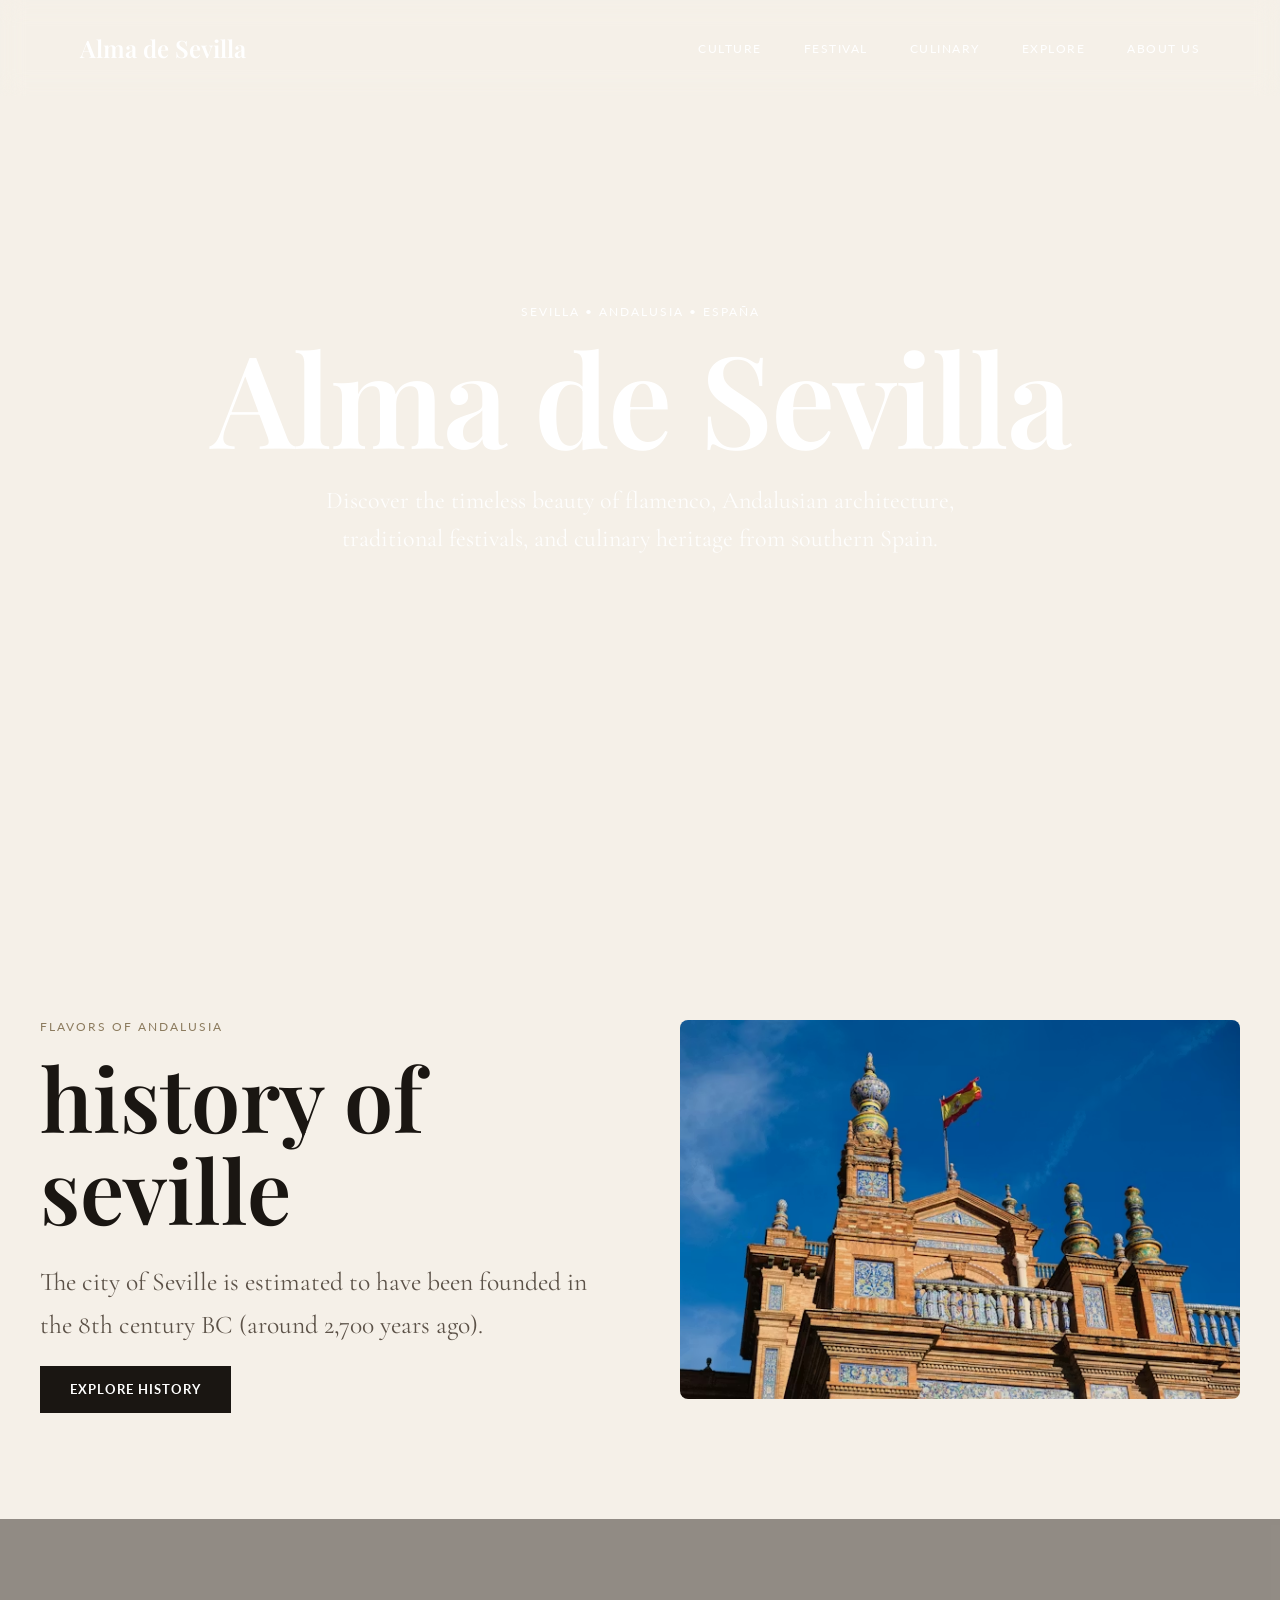
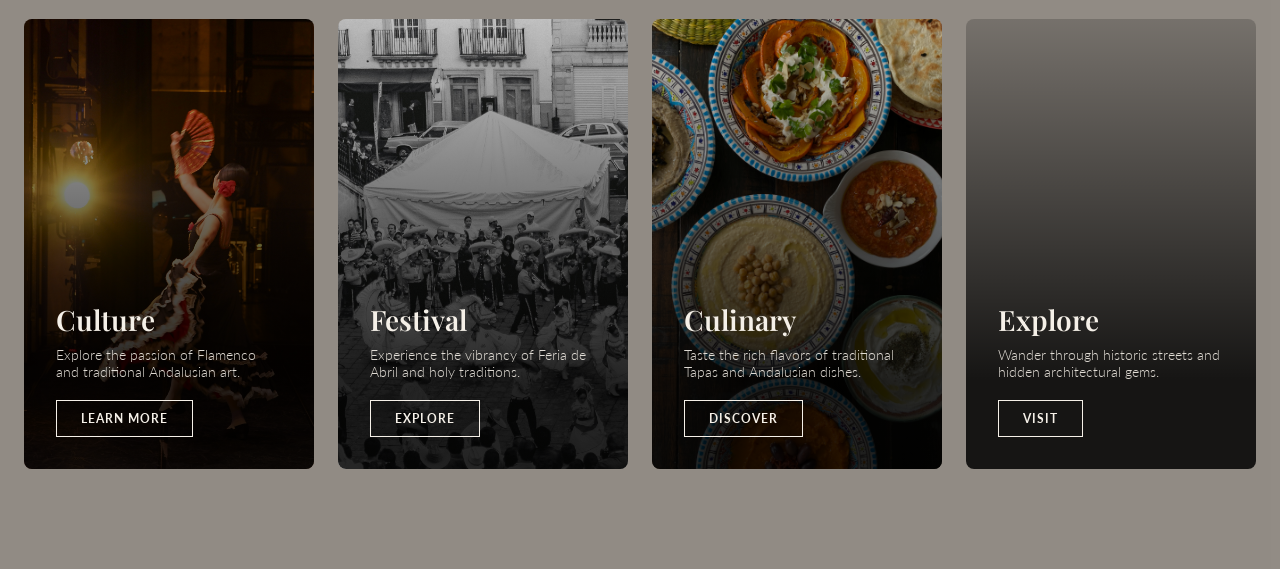
==== index.html @ 6a08856a "Update main dengan menambahkan preview tiap page" ====
<!DOCTYPE html>
<html lang="en">
<head>
  <meta charset="UTF-8">
  <meta name="viewport" content="width=device-width, initial-scale=1.0">
  <title>Alma de Sevilla</title>
  <link href="https://fonts.googleapis.com/css2?family=Playfair+Display:wght@400;500;600;700&family=Cormorant+Garamond:wght@300;400;500;600&family=Lato:wght@300;400;700&display=swap" rel="stylesheet">
  <link rel="stylesheet" href="css/style.css">
</head>
<body>

  	<header>
		<div class="navbar">
			<a href="index.html" class="logo">Alma de Sevilla</a>

			<nav class="nav-menu">
				<a href="budaya.html">Culture</a>
				<a href="festival.html">Festival</a>
				<a href="kuliner.html">Culinary</a>
				<a href="jelajahi.html">Explore</a>
				<a href="#">About Us</a>
			</nav>

			<button class="menu-btn">&#9776;</button>
		</div>

		<div class="mobile-nav">
			<a href="budaya.html" onclick="tutupMenu()">Culture</a>
			<a href="festival.html" onclick="tutupMenu()">Festival</a>
			<a href="kuliner.html" onclick="tutupMenu()">Culinary</a>
			<a href="jelajahi.html" onclick="tutupMenu()">Explore</a>
			<a href="#" onclick="tutupMenu()">About Us</a>
		</div>
  	</header>

  	<main>
		<section class="hero">
	
			<div class="hero-bg"></div>
			
			<div class="hero-content">
					<p class="hero-tag">SEVILLA • ANDALUSIA • ESPAÑA</p>
					<h1 class="hero-title">Alma de Sevilla</h1>
					<p class="hero-description">
						Discover the timeless beauty of flamenco, Andalusian architecture, traditional festivals, and culinary heritage from southern Spain.
					</p>
			</div>
		</section>

		<section class="about">
			<div class="about-container">
				<div class="about-image">
					<img src="image/img1.jpg" alt="Plaza de España Sevilla">
				</div>

				<div class="about-text">
					<p class="section-tag">FLAVORS OF ANDALUSIA</p>
					<h2>history of seville</h2>
					<p class="about-description">
						The city of Seville is estimated to have been founded in the 8th century BC (around 2,700 years ago).
					</p>
					<a href="sejarah.html" class="about-btn">Explore History</a>
				</div>
			</div>
		</section>

		<section class="preview-section">
			<div class="preview-container">
				
				<div class="preview-card card-culture">
					<div class="card-overlay"></div>
					<div class="card-content">
						<h3>Culture</h3>
						<p>Explore the passion of Flamenco and traditional Andalusian art.</p>
						<a href="budaya.html" class="card-btn">Learn More</a>
					</div>
				</div>

				<div class="preview-card card-festival">
					<div class="card-overlay"></div>
					<div class="card-content">
						<h3>Festival</h3>
						<p>Experience the vibrancy of Feria de Abril and holy traditions.</p>
						<a href="festival.html" class="card-btn">Explore</a>
					</div>
				</div>

				<div class="preview-card card-culinary">
					<div class="card-overlay"></div>
					<div class="card-content">
						<h3>Culinary</h3>
						<p>Taste the rich flavors of traditional Tapas and Andalusian dishes.</p>
						<a href="kuliner.html" class="card-btn">Discover</a>
					</div>
				</div>

				<div class="preview-card card-explore">
					<div class="card-overlay"></div>
					<div class="card-content">
						<h3>Explore</h3>
						<p>Wander through historic streets and hidden architectural gems.</p>
						<a href="jelajahi.html" class="card-btn">Visit</a>
					</div>
				</div>

			</div>
		</section>
  	</main>

  <script src="js/index.js"></script>
</body>
</html>
---- css/style.css ----
* {
  margin: 0;
  padding: 0;
  box-sizing: border-box;
}

body {
  font-family: 'Cormorant Garamond', serif;
  background: #F5F0E8;
  color: #1A1612;
  overflow-x: hidden;
}

a {
  text-decoration: none;
  color: inherit;
}

button {
  background: none; 
  border: none;
  outline: none;
  cursor: pointer;
}

/* Ketentuan colors 
   #F5F0E8 = Krem Sevilla
   #1A1612 = Hitam Andalusia
   #C0392B = Merah Flamenco
   #8C7B5E = Tanah Liat */

/* Header */
header {
  position: fixed;
  top: 0;
  left: 0;
  width: 100%;
  z-index: 1000;
}

/* Navbar */
.navbar {
  width: 100%;
  display: flex;
  align-items: center;
  justify-content: space-between;
  padding: 24px 24px;
  background: rgba(255, 255, 255, 0.01);
  backdrop-filter: blur(12px);
}

/* Logo */
.logo {
  font-family: 'Playfair Display', serif;
  font-size: 24px;
  font-weight: 600;
  color: #ffffff;
}

/* Desktop navigation - Default sembunyi di HP */
.nav-menu {
  display: none;
}

.nav-menu a {
  font-family: 'Lato', sans-serif;
  font-size: 12px;
  letter-spacing: 1.5px;
  text-transform: uppercase;
  color: #ffffff;
  transition: 0.3s ease;
}

.nav-menu a:hover {
  color: #1A1612;
}

/* Efek scroll navbar */

/* Efek transisi untuk header dan elemen di dalamnya */
header, .logo, .nav-menu a, .menu-btn {
  transition: 0.4s ease;
}

/* Gaya header saat di-scroll */
header.scrolled {
  background-color: #F5F0E8; /* Berubah jadi Krem Sevilla */
}

/* Menghilangkan efek blur bawaan saat di-scroll agar warna Krem Sevilla solid */
header.scrolled .navbar {
  background: transparent;
  backdrop-filter: none;
}

/* Mengubah warna komponen teks menjadi Hitam Andalusia saat di scroll */
header.scrolled .logo {
  color: #1A1612;
}

header.scrolled .nav-menu a {
  color: #1A1612;
}
/* Tombol menu mobile juga berubah warna */
header.scrolled .menu-btn {
  color: #1A1612; 
}

/* Warna hover link saat navbar sudah di scroll */
header.scrolled .nav-menu a:hover {
  color: #C0392B; /* Berubah jadi Merah Flamenco saat di hover */
}

/* Tombol Hamburger */
.menu-btn {
  font-size: 32px;
  color: #ffffff;
  z-index: 1001;
}

/* Kotak Menu Mobile - Default Sembunyi Pakai display: none */
.mobile-nav {
  position: absolute;
  top: 100%;
  left: 0;
  width: 100%;
  background: rgba(0, 0, 0, 0.7);
  backdrop-filter: blur(12px);
  padding: 24px;
  gap: 20px;
  z-index: 999;
  display: none; 
}

.mobile-nav.active {
  display: flex;
  flex-direction: column;
}

/* Gaya Tautan Link di dalamnya */
.mobile-nav a {
  font-family: 'Lato', sans-serif;
  font-size: 13px;
  letter-spacing: 1px;
  text-transform: uppercase;
  color: #ffffff;
  padding: 12px 0;
}

.mobile-nav a:hover {
  color: #C0392B;
}

/* Hero */
.hero {
  position: relative;
  width: 100%;
  height: 100vh;
}

/* Hero background */
.hero-bg {
  position: absolute;
  top: 0;
  left: 0;
  width: 100%;
  height: 100%;
  background-image: url("../image/bg1.jpg");
  background-size: cover;
  background-position: center;
  background-repeat: no-repeat;
}

/* Hero content */
.hero-content {
  position: relative;
  z-index: 2;
  width: 100%;
  height: 100%;
  display: flex;
  flex-direction: column;
  align-items: center;
  justify-content: center;
  text-align: center;
  padding: 20px;
  color: #ffffff;
}

/* Hero tag */
.hero-tag {
  font-family: 'Lato', sans-serif;
  font-size: 11.5px;
  letter-spacing: 2px;
  text-transform: uppercase;
  color: white;
  margin-bottom: 18px;
}

/* Hero title - Ukuran Default HP */
.hero-title {
  font-family: 'Playfair Display', serif;
  font-weight: 600;
  line-height: 0.95;
  letter-spacing: -2px;
  margin-bottom: 24px;
  font-size: 56px;
}

/* Hero description */
.hero-description {
  max-width: 720px;
  font-size: 21.6px;
  line-height: 1.6;
  color: rgba(255, 255, 255, 0.9);
  margin-bottom: 36px;
}

/* Hero button */
.hero-btn {
  background: #C0392B;
  color: #ffffff;
  padding: 16px 34px;
  font-family: 'Lato', sans-serif;
  font-size: 12.5px;
  font-weight: 700;
  letter-spacing: 1px;
  text-transform: uppercase;
  transition: 0.4s ease;
}

.hero-btn:hover {
  background: #a93226;
}

/* About section */
.about {
  width: 100%;
  padding: 80px 24px;
  background: #F5F0E8;
}

/* About container */
.about-container {
  max-width: 1400px;
  margin: auto;
  display: grid;
  grid-template-columns: 1fr;
  grid-template-areas: 
    "gambar"
    "teks";
  gap: 48px;
}

/* Section tag */
.section-tag {
  font-family: 'Lato', sans-serif;
  font-size: 11.5px;
  letter-spacing: 2px;
  text-transform: uppercase;
  color: #8C7B5E;
  margin-bottom: 18px;
}

/* About title */
.about-text {
  grid-area: teks;
}

.about-text h2 {
  font-family: 'Playfair Display', serif;
  font-size: 48px;
  font-weight: 600;
  line-height: 1.05;
  color: #1A1612;
  margin-bottom: 24px;
}

/* About description */
.about-description {
  font-size: 22.4px;
  line-height: 1.7;
  color: #5c5248;
  margin-bottom: 32px;
}

/* About button */
.about-btn {
  background: #1A1612;
  color: #ffffff;
  padding: 16px 30px;
  font-family: 'Lato', sans-serif;
  font-size: 12.5px;
  font-weight: 700;
  letter-spacing: 1px;
  text-transform: uppercase;
  transition: 0.4s ease;
}

.about-btn:hover {
  background: #C0392B;
}

/* About image */
.about-image {
  grid-area: gambar;
}

.about-image img {
  width: 100%;
  height: 100%;
  object-fit: cover;
  border-radius: 8px;
}

/* TABLET (Mulai ukuran layar 768px ke atas) */
@media(min-width: 768px) {
  .navbar {
    padding: 28px 40px;
  }

  /* Munculkan kembali navbar */
  .nav-menu {
    display: flex;
    align-items: center;
    gap: 24px;
  }

  header .navbar .menu-btn, 
  header .mobile-nav,
  header .mobile-nav.active {
    display: none;
  }

  .hero-title {
    font-size: 88px;
  }

  .hero-description {
    font-size: 24px;
  }

  .about {
    padding: 120px 40px;
  }

  .about-container {
    grid-template-columns: 1fr 1fr;
    grid-template-areas: "teks gambar";
  }

  .about-text h2 {
    font-size: 72px;
  }

  .about-description {
    font-size: 25.6px;
  }
}

/* DESKTOP (Mulai ukuran layar 1100px ke atas) */
@media(min-width: 1100px) {
  .navbar {
    width: 100%;
    padding: 32px 80px;
  }

  .nav-menu {
    gap: 42px;
  }

  .hero-title {
    font-size: 128px;
  }

  .about-container {
    gap: 80px;
  }

  .about-text h2 {
    font-size: 88px;
  }

  .about-description {
    max-width: 580px;
  }
}

/* --- KHUSUS SUB-PAGE UTK NAVBAR --- */
.page-budaya .navbar, 
.page-festival .navbar,
.page-jelajahi .navbar,
.page-sejarah .navbar {
    background-color: #1A1612;
}

/* --- KHUSUS HALAMAN KULINER SAJA --- */
.page-kuliner .navbar {
  background-color: #a93226;
}

/* Kotak pembungkus utama dengan gambar background arsitektur Sevilla */
.preview-section {
  width: 100%;
  position: relative;
  background-image: url("../image/bg-preview.jpg"); /* Ganti dengan nama file fotomu */
  background-size: cover;
  background-position: center;
  background-attachment: fixed;
  padding: 100px 24px;
  z-index: 1;
}

/* Lapisan hitam Andalusia transparan agar pola background arsitektur tidak bikin pusing */
.preview-section::before {
  content: "";
  position: absolute;
  top: 0;
  left: 0;
  width: 100%;
  height: 100%;
  background-color: rgba(47, 41, 35, 0.5); /* Meredupkan gambar latar sebesar 88% */
  z-index: -1;
}

/* Container utama grid kartu */
.preview-container {
  max-width: 1400px;
  margin: auto;
  display: grid;
  grid-template-columns: 1fr;
  gap: 30px;
  position: relative;
  z-index: 2;
}

/* Gaya dasar kartu: Dibuat semi-transparan dengan border tipis agar tidak tenggelam */
.preview-card {
  position: relative;
  height: 350px;
  border-radius: 8px;
  overflow: hidden;
  display: flex;
  align-items: flex-end;
  padding: 32px;
  background-size: cover;
  background-position: center;
  background-color: rgba(255, 255, 255, 0.02); /* Transparansi boks kosong */
  transition: all 0.4s ease;
}

/* Efek hover: Kartu terangkat dan garis tepi berubah menjadi Merah Flamenco */
.preview-card:hover {
  transform: translateY(-5px);
}

/* Lapisan gelap di dalam kartu agar teks putih di bawahnya menonjol tajam */
.card-overlay {
  position: absolute;
  top: 0;
  left: 0;
  width: 100%;
  height: 100%;
  background: linear-gradient(to top, rgba(0, 0, 0, 0.85) 20%, rgba(0, 0, 0, 0.2) 100%);
  z-index: 1;
}

/* Area konten teks di dalam kartu */
.card-content {
  position: relative;
  z-index: 2;
  color: #F5F0E8;
}

.card-content h3 {
  font-family: 'Playfair Display', serif;
  font-size: 28px;
  font-weight: 600;
  margin-bottom: 8px;
}

.card-content p {
  font-family: 'Lato', sans-serif;
  font-size: 14px;
  font-weight: 300;
  margin-bottom: 20px;
  opacity: 0.9;
}

/* Tombol link di dalam kartu */
.card-btn {
  display: inline-block;
  border: 1px solid #F5F0E8;
  padding: 10px 24px;
  font-family: 'Lato', sans-serif;
  font-size: 12px;
  font-weight: 700;
  text-transform: uppercase;
  letter-spacing: 1px;
  transition: all 0.3s ease;
}

.card-btn:hover {
  background: #C0392B;
  border-color: #C0392B;
  color: #ffffff;
}

/* Jalur file gambar masing-masing kartu */
.card-culture { background-image: url("../image/preview-flamenco.jpg"); }
.card-festival { background-image: url("../image/preview-festival2.jpg"); }
.card-culinary { background-image: url("../image/preview-cullinery.jpg"); }
.card-explore { background-image: url("../image/preview-explore.jpg"); }

/* MEDIA QUERY TABLET (768px ke atas) */
@media(min-width: 768px) {
  .preview-container {
    grid-template-columns: 1fr 1fr;
  }
  
  /* Sembunyikan navigasi mobile bawaan agar tidak bocor */
  header .navbar .menu-btn, 
  header .mobile-nav,
  header .mobile-nav.active {
    display: none;
  }
}

/* MEDIA QUERY DESKTOP / LAPTOP (1100px ke atas) */
@media(min-width: 1100px) {
  .preview-container {
    grid-template-columns: 1fr 1fr 1fr 1fr;
    gap: 24px;
  }
  
  .preview-card {
    height: 450px;
  }
}
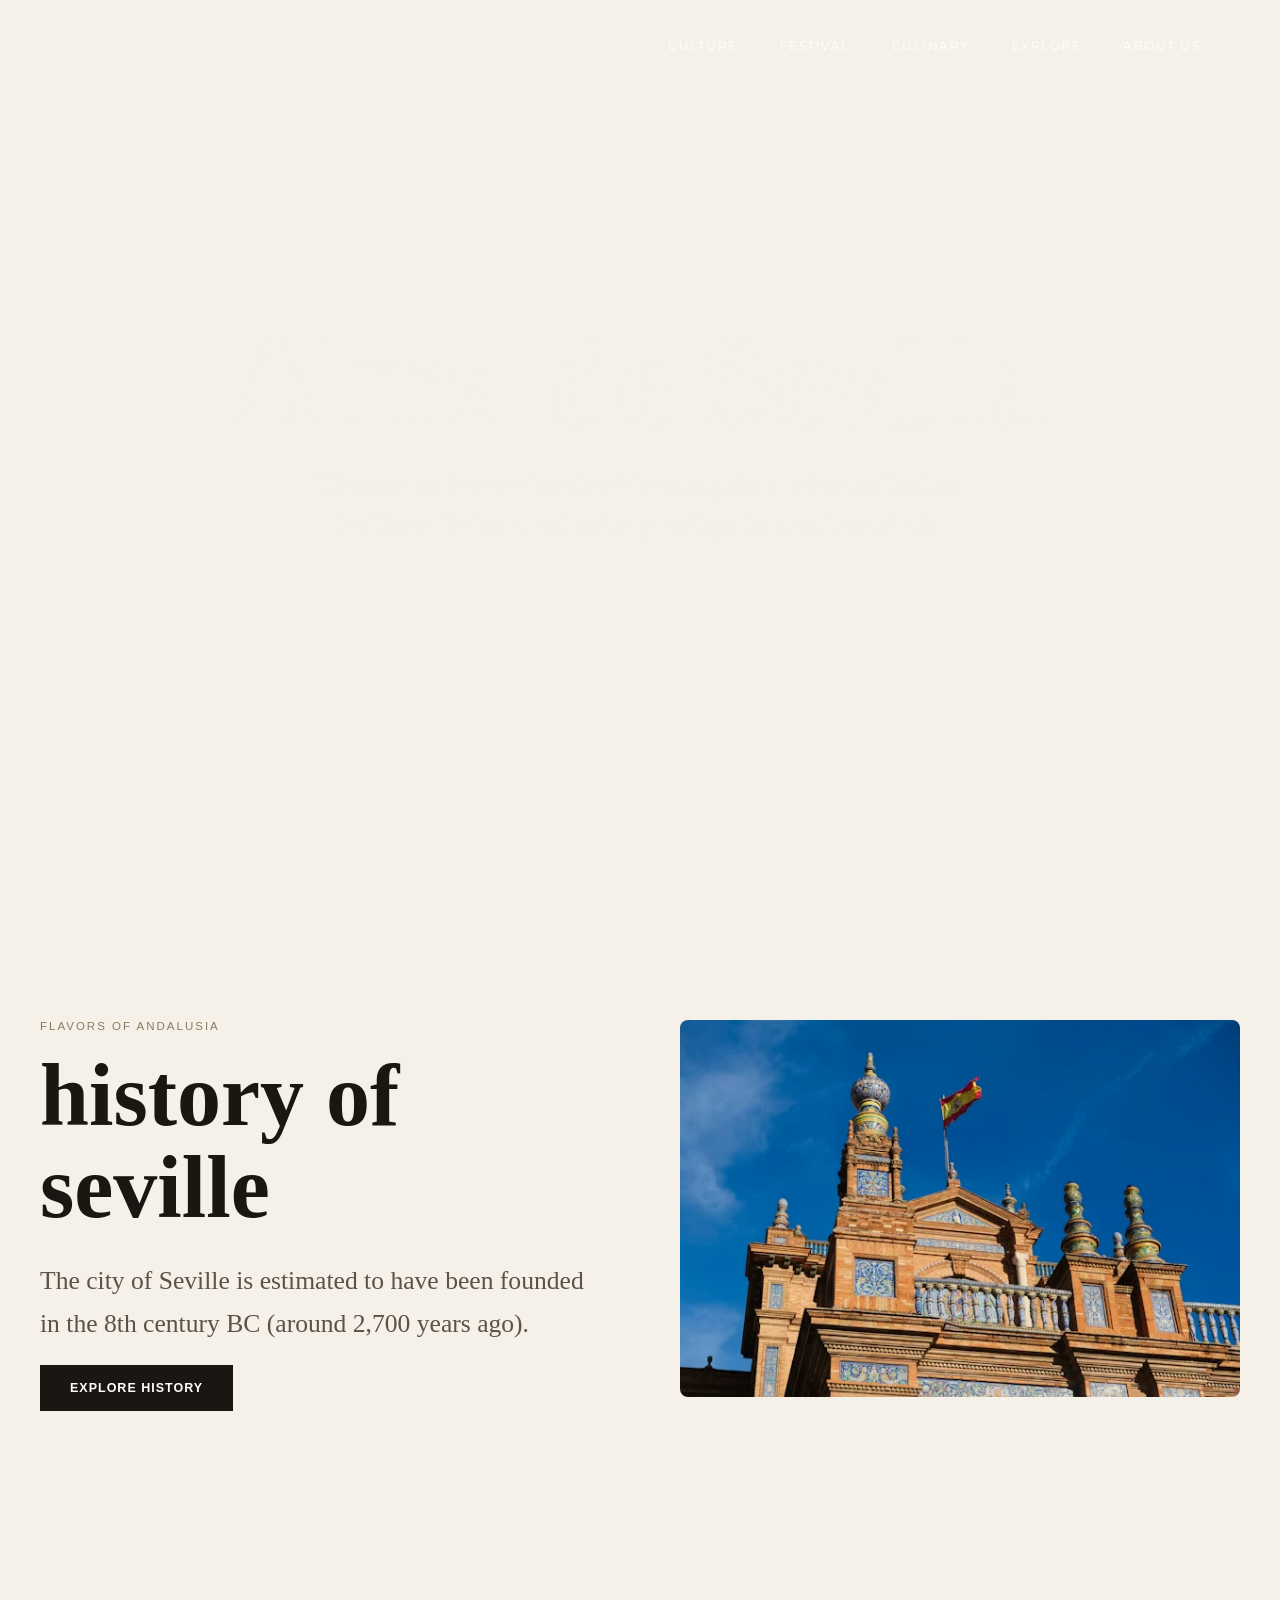
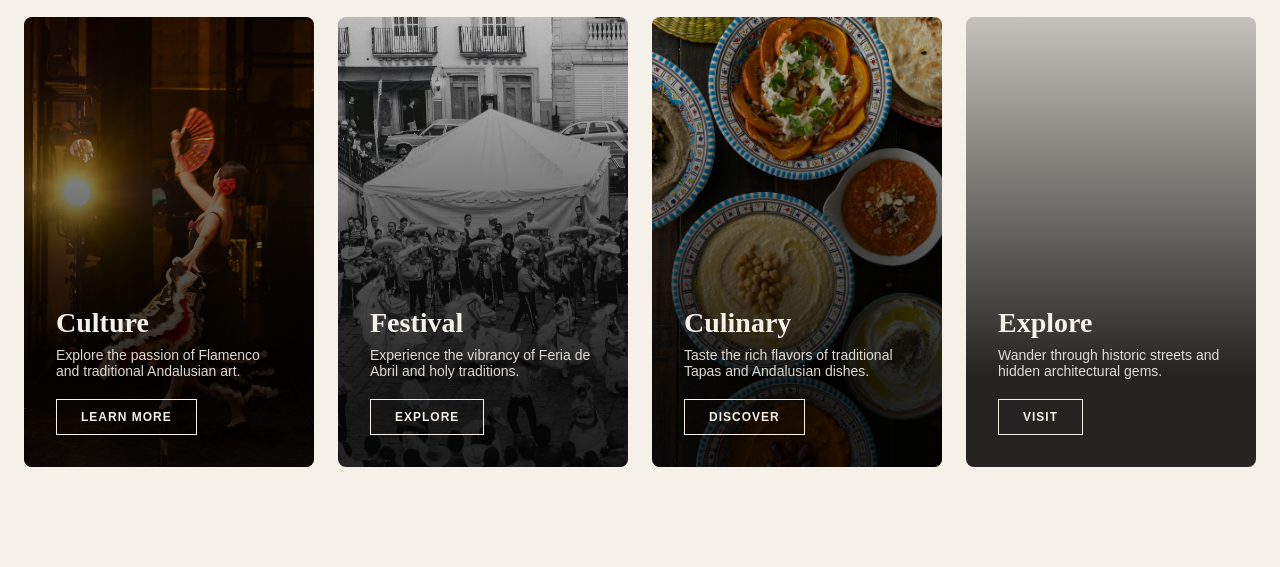
==== commit 826c76e6: "Abdan beresin beberapa fitur di main page" ====
--- a/index.html
+++ b/index.html
@@ -4,7 +4,7 @@
   <meta charset="UTF-8">
   <meta name="viewport" content="width=device-width, initial-scale=1.0">
   <title>Alma de Sevilla</title>
-  <link href="https://fonts.googleapis.com/css2?family=Playfair+Display:wght@400;500;600;700&family=Cormorant+Garamond:wght@300;400;500;600&family=Lato:wght@300;400;700&display=swap" rel="stylesheet">
+  <link href="https://fonts.googleapis.com/css2?family=Montserrat:wght@300;400;500;600&display=swap" rel="stylesheet">	
   <link rel="stylesheet" href="css/style.css">
 </head>
 <body>
@@ -39,7 +39,6 @@
 			<div class="hero-bg"></div>
 			
 			<div class="hero-content">
-					<p class="hero-tag">SEVILLA • ANDALUSIA • ESPAÑA</p>
 					<h1 class="hero-title">Alma de Sevilla</h1>
 					<p class="hero-description">
 						Discover the timeless beauty of flamenco, Andalusian architecture, traditional festivals, and culinary heritage from southern Spain.
--- a/css/style.css
+++ b/css/style.css
@@ -45,8 +45,8 @@
   align-items: center;
   justify-content: space-between;
   padding: 24px 24px;
-  background: rgba(255, 255, 255, 0.01);
-  backdrop-filter: blur(12px);
+  background: rgba(255, 255, 255, 0.08);
+  backdrop-filter: blur(1px);
 }
 
 /* Logo */
@@ -54,7 +54,7 @@
   font-family: 'Playfair Display', serif;
   font-size: 24px;
   font-weight: 600;
-  color: #ffffff;
+  color:  #F5F0E8 ;
 }
 
 /* Desktop navigation - Default sembunyi di HP */
@@ -63,7 +63,7 @@
 }
 
 .nav-menu a {
-  font-family: 'Lato', sans-serif;
+  font-family: 'Montserrat', sans-serif;
   font-size: 12px;
   letter-spacing: 1.5px;
   text-transform: uppercase;
@@ -72,7 +72,7 @@
 }
 
 .nav-menu a:hover {
-  color: #1A1612;
+  color: #C0392B;
 }
 
 /* Efek scroll navbar */
@@ -139,7 +139,7 @@
 
 /* Gaya Tautan Link di dalamnya */
 .mobile-nav a {
-  font-family: 'Lato', sans-serif;
+  font-family: 'EB Garamond', serif;
   font-size: 13px;
   letter-spacing: 1px;
   text-transform: uppercase;
@@ -165,7 +165,7 @@
   left: 0;
   width: 100%;
   height: 100%;
-  background-image: url("../image/bg1.jpg");
+  background-image: url("../image/bg-preview1.jpg");
   background-size: cover;
   background-position: center;
   background-repeat: no-repeat;
@@ -183,22 +183,13 @@
   justify-content: center;
   text-align: center;
   padding: 20px;
-  color: #ffffff;
-}
-
-/* Hero tag */
-.hero-tag {
-  font-family: 'Lato', sans-serif;
-  font-size: 11.5px;
-  letter-spacing: 2px;
-  text-transform: uppercase;
-  color: white;
-  margin-bottom: 18px;
-}
+  color:  #F5F0E8;
+}
+
 
 /* Hero title - Ukuran Default HP */
 .hero-title {
-  font-family: 'Playfair Display', serif;
+  font-family: 'Cormorant Garamond', serif;
   font-weight: 600;
   line-height: 0.95;
   letter-spacing: -2px;
@@ -208,28 +199,11 @@
 
 /* Hero description */
 .hero-description {
+  font-family: 'EB Garamond', serif;
   max-width: 720px;
   font-size: 21.6px;
   line-height: 1.6;
-  color: rgba(255, 255, 255, 0.9);
   margin-bottom: 36px;
-}
-
-/* Hero button */
-.hero-btn {
-  background: #C0392B;
-  color: #ffffff;
-  padding: 16px 34px;
-  font-family: 'Lato', sans-serif;
-  font-size: 12.5px;
-  font-weight: 700;
-  letter-spacing: 1px;
-  text-transform: uppercase;
-  transition: 0.4s ease;
-}
-
-.hero-btn:hover {
-  background: #a93226;
 }
 
 /* About section */
@@ -402,7 +376,7 @@
 .preview-section {
   width: 100%;
   position: relative;
-  background-image: url("../image/bg-preview.jpg"); /* Ganti dengan nama file fotomu */
+  background-image: url("../image/bg-preview1.jpg"); /* Ganti dengan nama file fotomu */
   background-size: cover;
   background-position: center;
   background-attachment: fixed;
@@ -410,17 +384,6 @@
   z-index: 1;
 }
 
-/* Lapisan hitam Andalusia transparan agar pola background arsitektur tidak bikin pusing */
-.preview-section::before {
-  content: "";
-  position: absolute;
-  top: 0;
-  left: 0;
-  width: 100%;
-  height: 100%;
-  background-color: rgba(47, 41, 35, 0.5); /* Meredupkan gambar latar sebesar 88% */
-  z-index: -1;
-}
 
 /* Container utama grid kartu */
 .preview-container {
@@ -450,7 +413,7 @@
 
 /* Efek hover: Kartu terangkat dan garis tepi berubah menjadi Merah Flamenco */
 .preview-card:hover {
-  transform: translateY(-5px);
+  transform: translateY(-50Px);
 }
 
 /* Lapisan gelap di dalam kartu agar teks putih di bawahnya menonjol tajam */
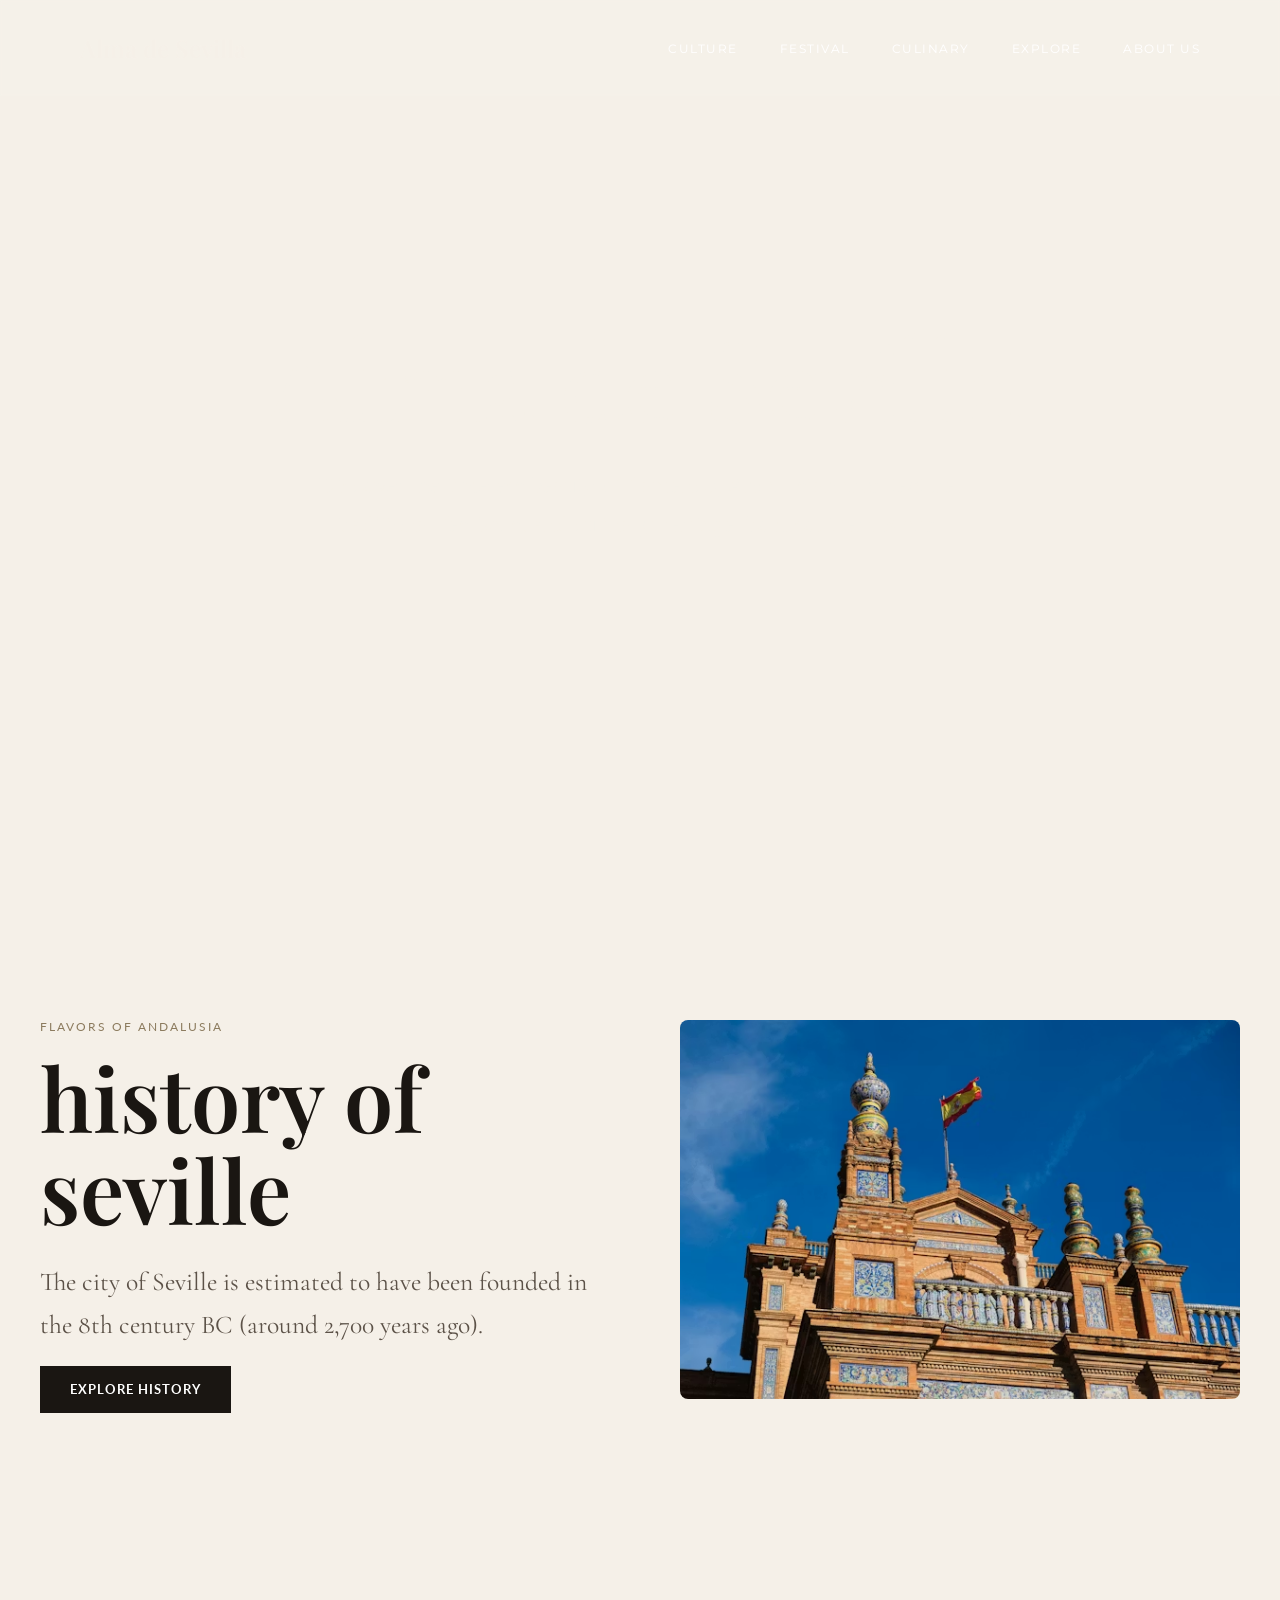
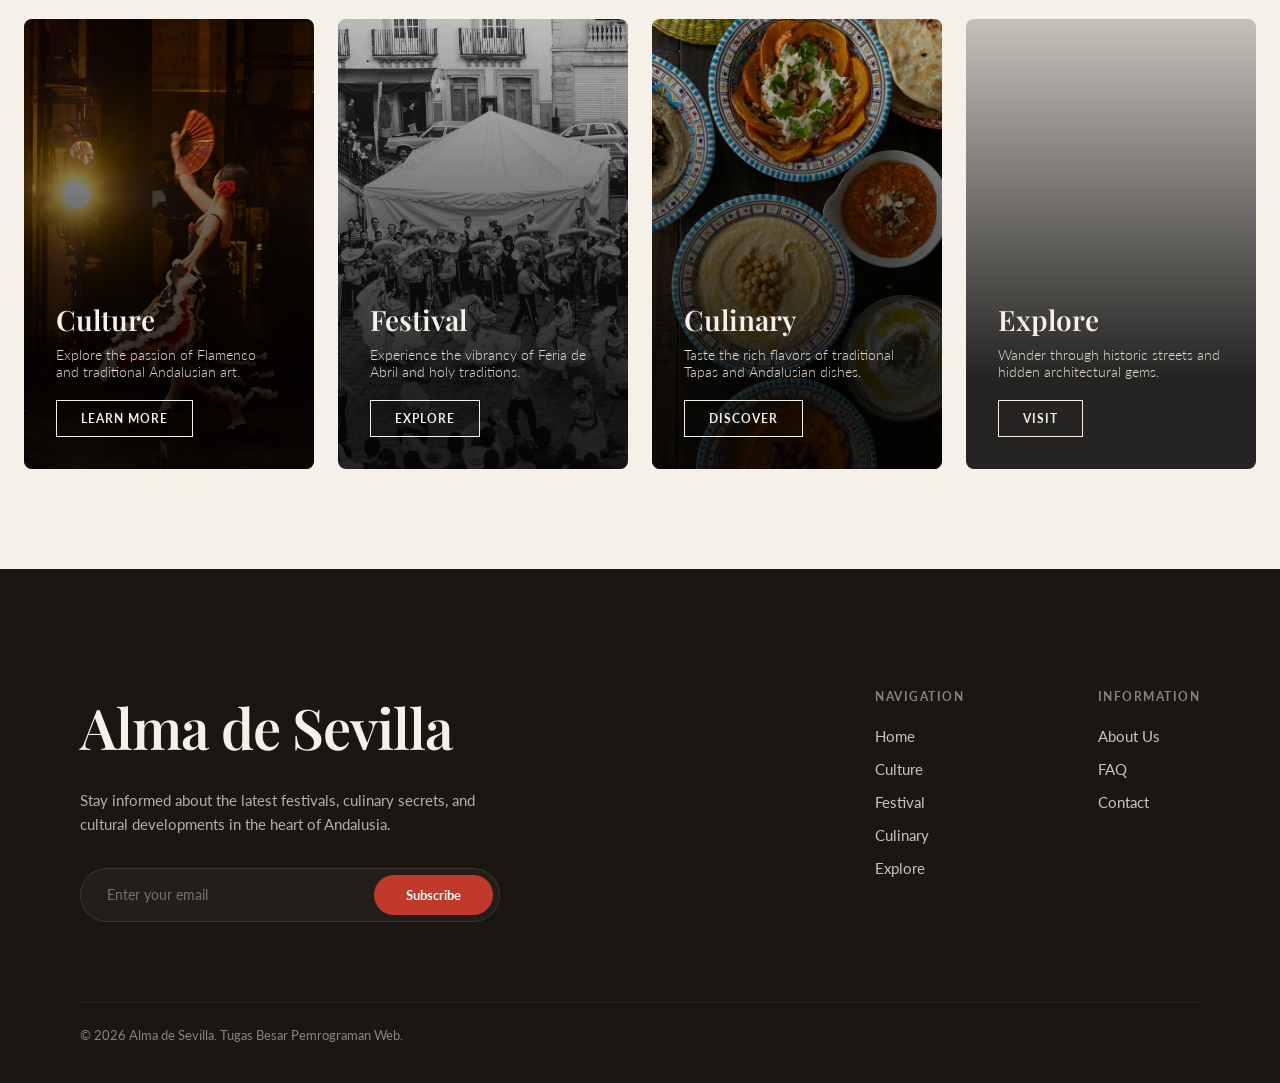
==== commit 80a24e09: "Abdan menyelesaikan index dan kuliner page" ====
--- a/index.html
+++ b/index.html
@@ -4,7 +4,8 @@
   <meta charset="UTF-8">
   <meta name="viewport" content="width=device-width, initial-scale=1.0">
   <title>Alma de Sevilla</title>
-  <link href="https://fonts.googleapis.com/css2?family=Montserrat:wght@300;400;500;600&display=swap" rel="stylesheet">	
+  <link rel="preconnect" href="https://fonts.googleapis.com">
+  <link href="https://fonts.googleapis.com/css2?family=Playfair+Display:ital,wght@0,400;0,600;0,700;1,400;1,700&family=Cormorant+Garamond:ital,wght@0,300;0,400;0,600;1,300;1,400&family=Lato:wght@300;400;700&family=Montserrat:wght@300;400;500;600&display=swap" rel="stylesheet">
   <link rel="stylesheet" href="css/style.css">
 </head>
 <body>
@@ -104,7 +105,49 @@
 
 			</div>
 		</section>
+		
   	</main>
+	<footer class="mega-footer">
+		<div class="mega-container">
+			
+			<div class="mega-left">
+				<h2 class="mega-brand">Alma de Sevilla</h2>
+				<p class="mega-desc">
+					Stay informed about the latest festivals, culinary secrets, and cultural developments in the heart of Andalusia.
+				</p>
+				<form class="mega-subscribe" onsubmit="event.preventDefault();">
+					<input type="email" placeholder="Enter your email" required>
+					<button type="submit">Subscribe</button>
+				</form>
+			</div>
+
+			<div class="mega-right">
+            
+				<div class="mega-col">
+					<h4>Navigation</h4>
+					<a href="#">Home</a>
+					<a href="budaya.html">Culture</a>
+					<a href="festival.html">Festival</a>
+					<a href="kuliner.html">Culinary</a>
+					<a href="jelajahi.html">Explore</a>
+				</div>
+
+				<div class="mega-col">
+					<h4>Information</h4>
+					<a href="#">About Us</a>
+					<a href="#">FAQ</a>
+					<a href="#">Contact</a>
+				</div>
+
+        	</div>
+
+		</div>
+
+		<div class="mega-bottom">
+			<p>&copy; 2026 Alma de Sevilla. Tugas Besar Pemrograman Web.</p>
+		</div>
+	</footer>
+	
 
   <script src="js/index.js"></script>
 </body>
--- a/css/style.css
+++ b/css/style.css
@@ -17,7 +17,7 @@
 }
 
 button {
-  background: none; 
+  background: none;
   border: none;
   outline: none;
   cursor: pointer;
@@ -78,13 +78,17 @@
 /* Efek scroll navbar */
 
 /* Efek transisi untuk header dan elemen di dalamnya */
-header, .logo, .nav-menu a, .menu-btn {
+header,
+.logo,
+.nav-menu a,
+.menu-btn {
   transition: 0.4s ease;
 }
 
 /* Gaya header saat di-scroll */
 header.scrolled {
-  background-color: #F5F0E8; /* Berubah jadi Krem Sevilla */
+  background-color: #F5F0E8;
+  /* Berubah jadi Krem Sevilla */
 }
 
 /* Menghilangkan efek blur bawaan saat di-scroll agar warna Krem Sevilla solid */
@@ -101,14 +105,16 @@
 header.scrolled .nav-menu a {
   color: #1A1612;
 }
+
 /* Tombol menu mobile juga berubah warna */
 header.scrolled .menu-btn {
-  color: #1A1612; 
+  color: #1A1612;
 }
 
 /* Warna hover link saat navbar sudah di scroll */
 header.scrolled .nav-menu a:hover {
-  color: #C0392B; /* Berubah jadi Merah Flamenco saat di hover */
+  color: #C0392B;
+  /* Berubah jadi Merah Flamenco saat di hover */
 }
 
 /* Tombol Hamburger */
@@ -129,7 +135,7 @@
   padding: 24px;
   gap: 20px;
   z-index: 999;
-  display: none; 
+  display: none;
 }
 
 .mobile-nav.active {
@@ -171,6 +177,7 @@
   background-repeat: no-repeat;
 }
 
+
 /* Hero content */
 .hero-content {
   position: relative;
@@ -219,7 +226,7 @@
   margin: auto;
   display: grid;
   grid-template-columns: 1fr;
-  grid-template-areas: 
+  grid-template-areas:
     "gambar"
     "teks";
   gap: 48px;
@@ -299,7 +306,7 @@
     gap: 24px;
   }
 
-  header .navbar .menu-btn, 
+  header .navbar .menu-btn,
   header .mobile-nav,
   header .mobile-nav.active {
     display: none;
@@ -360,11 +367,11 @@
 }
 
 /* --- KHUSUS SUB-PAGE UTK NAVBAR --- */
-.page-budaya .navbar, 
+.page-budaya .navbar,
 .page-festival .navbar,
 .page-jelajahi .navbar,
 .page-sejarah .navbar {
-    background-color: #1A1612;
+  background-color: #1A1612;
 }
 
 /* --- KHUSUS HALAMAN KULINER SAJA --- */
@@ -407,13 +414,14 @@
   padding: 32px;
   background-size: cover;
   background-position: center;
-  background-color: rgba(255, 255, 255, 0.02); /* Transparansi boks kosong */
+  background-color: rgba(255, 255, 255, 0.02);
+  /* Transparansi boks kosong */
   transition: all 0.4s ease;
 }
 
 /* Efek hover: Kartu terangkat dan garis tepi berubah menjadi Merah Flamenco */
 .preview-card:hover {
-  transform: translateY(-50Px);
+  transform: translateY(-8px);
 }
 
 /* Lapisan gelap di dalam kartu agar teks putih di bawahnya menonjol tajam */
@@ -469,19 +477,30 @@
 }
 
 /* Jalur file gambar masing-masing kartu */
-.card-culture { background-image: url("../image/preview-flamenco.jpg"); }
-.card-festival { background-image: url("../image/preview-festival2.jpg"); }
-.card-culinary { background-image: url("../image/preview-cullinery.jpg"); }
-.card-explore { background-image: url("../image/preview-explore.jpg"); }
+.card-culture {
+  background-image: url("../image/preview-flamenco.jpg");
+}
+
+.card-festival {
+  background-image: url("../image/preview-festival2.jpg");
+}
+
+.card-culinary {
+  background-image: url("../image/preview-cullinery.jpg");
+}
+
+.card-explore {
+  background-image: url("../image/preview-explore.jpg");
+}
 
 /* MEDIA QUERY TABLET (768px ke atas) */
 @media(min-width: 768px) {
   .preview-container {
     grid-template-columns: 1fr 1fr;
   }
-  
+
   /* Sembunyikan navigasi mobile bawaan agar tidak bocor */
-  header .navbar .menu-btn, 
+  header .navbar .menu-btn,
   header .mobile-nav,
   header .mobile-nav.active {
     display: none;
@@ -494,8 +513,172 @@
     grid-template-columns: 1fr 1fr 1fr 1fr;
     gap: 24px;
   }
-  
+
   .preview-card {
     height: 450px;
   }
+}
+
+/* ==========================================================================
+   GAYA MEGA FOOTER (GABUNGAN NEWSLETTER & FOOTER ALA MONARQUE)
+   ========================================================================== */
+.mega-footer {
+  width: 100%;
+  background-color: #1A1612; /* Warna dasar Hitam Andalusia */
+  color: #F5F0E8; /* Warna teks Krem Sevilla */
+  padding: 80px 24px 24px 24px;
+  font-family: 'Lato', sans-serif;
+}
+
+.mega-container {
+  max-width: 1400px;
+  margin: auto;
+  display: flex;
+  flex-direction: column;
+  gap: 60px;
+}
+
+/* --- BAGIAN KIRI (Brand, Deskripsi, & Form) --- */
+.mega-left {
+  max-width: 420px;
+}
+
+.mega-brand {
+  font-family: 'Playfair Display', serif;
+  font-size: 48px; /* Teks besar nan elegan */
+  font-weight: 600;
+  letter-spacing: -1px;
+  margin-bottom: 24px;
+}
+
+.mega-desc {
+  font-size: 15px;
+  line-height: 1.6;
+  opacity: 0.7;
+  margin-bottom: 32px;
+}
+
+/* Desain Form Subscribe (Bentuk Kapsul Gelap) */
+.mega-subscribe {
+  display: flex;
+  background-color: rgba(255, 255, 255, 0.04); /* Kotak abu-abu transparan super tipis */
+  border-radius: 50px; /* Membuat bentuk kapsul sempurna */
+  padding: 6px;
+  border: 1px solid rgba(255, 255, 255, 0.1);
+}
+
+.mega-subscribe input {
+  flex: 1;
+  background: transparent;
+  border: none;
+  outline: none;
+  color: #F5F0E8;
+  padding: 10px 20px;
+  font-family: 'Lato', sans-serif;
+  font-size: 14px;
+}
+
+.mega-subscribe input::placeholder {
+  color: rgba(245, 240, 232, 0.4); /* Placeholder sedikit memudar */
+}
+
+.mega-subscribe button {
+  background-color: #C0392B; /* Tombol Merah Flamenco */
+  color: #ffffff;
+  border: none; /* Menghilangkan garis tepi bawaan tombol */
+  border-radius: 50px; /* Tombol kapsul menyesuaikan kotaknya */
+  padding: 12px 32px;
+  font-family: 'Lato', sans-serif;
+  font-size: 13px;
+  font-weight: 700;
+  cursor: pointer;
+  transition: background-color 0.3s ease;
+}
+
+.mega-subscribe button:hover {
+  background-color: #a93226;
+}
+
+/* --- BAGIAN KANAN (2 Kolom Navigasi Utama) --- */
+.mega-right {
+  display: grid;
+  grid-template-columns: 1fr 1fr; /* Membagi otomatis menjadi 2 kolom rapi */
+  gap: 40px;
+}
+
+.mega-col {
+  display: flex;
+  flex-direction: column;
+  gap: 16px;
+}
+
+.mega-col h4 {
+  font-family: 'Lato', sans-serif;
+  font-size: 12px;
+  text-transform: uppercase;
+  letter-spacing: 1.5px;
+  opacity: 0.5; /* Dibuat pudar agar menjadi pemisah judul yang elegan */
+  margin-bottom: 8px;
+}
+
+.mega-col a {
+  font-size: 14.5px;
+  color: #F5F0E8;
+  opacity: 0.8;
+  transition: all 0.3s ease;
+}
+
+.mega-col a:hover {
+  opacity: 1;
+  color: #C0392B; /* Hover teks berubah warna kemerahan */
+}
+
+/* --- BAGIAN BAWAH (Garis Pembatas & Copyright) --- */
+.mega-bottom {
+  max-width: 1400px;
+  margin: 80px auto 0 auto;
+  padding-top: 24px;
+  border-top: 1px solid rgba(255, 255, 255, 0.1); /* Garis batas tipis */
+  text-align: center;
+  font-size: 13px;
+  opacity: 0.5;
+}
+
+/* ==========================================================================
+   MEDIA QUERY DESKTOP / LAPTOP (768px ke atas)
+   ========================================================================== */
+@media(min-width: 768px) {
+  .mega-footer {
+    padding: 100px 40px 30px 40px;
+  }
+
+  .mega-container {
+    flex-direction: row; /* Berubah jadi format berjejer Kiri-Kanan di Laptop */
+    justify-content: space-between;
+  }
+
+  .mega-brand {
+    font-size: 56px; /* Ukuran font judul brand membesar */
+  }
+
+  .mega-right {
+    gap: 80px; /* Jarak celah antar 2 kolom navigasi sedikit dilebarkan */
+  }
+
+  .mega-bottom {
+    text-align: left; /* Teks copyright bergeser ke pinggir kiri agar lebih rapi di monitor lebar */
+  }
+}
+
+/* ==========================================================================
+   MEDIA QUERY MONITOR LEBAR (1100px ke atas)
+   ========================================================================== */
+@media(min-width: 1100px) {
+  .mega-footer {
+    padding: 120px 80px 40px 80px;
+  }
+  
+  .mega-right {
+    gap: 120px; /* Jarak maksimal antar kolom jika layar sangat lebar */
+  }
 }
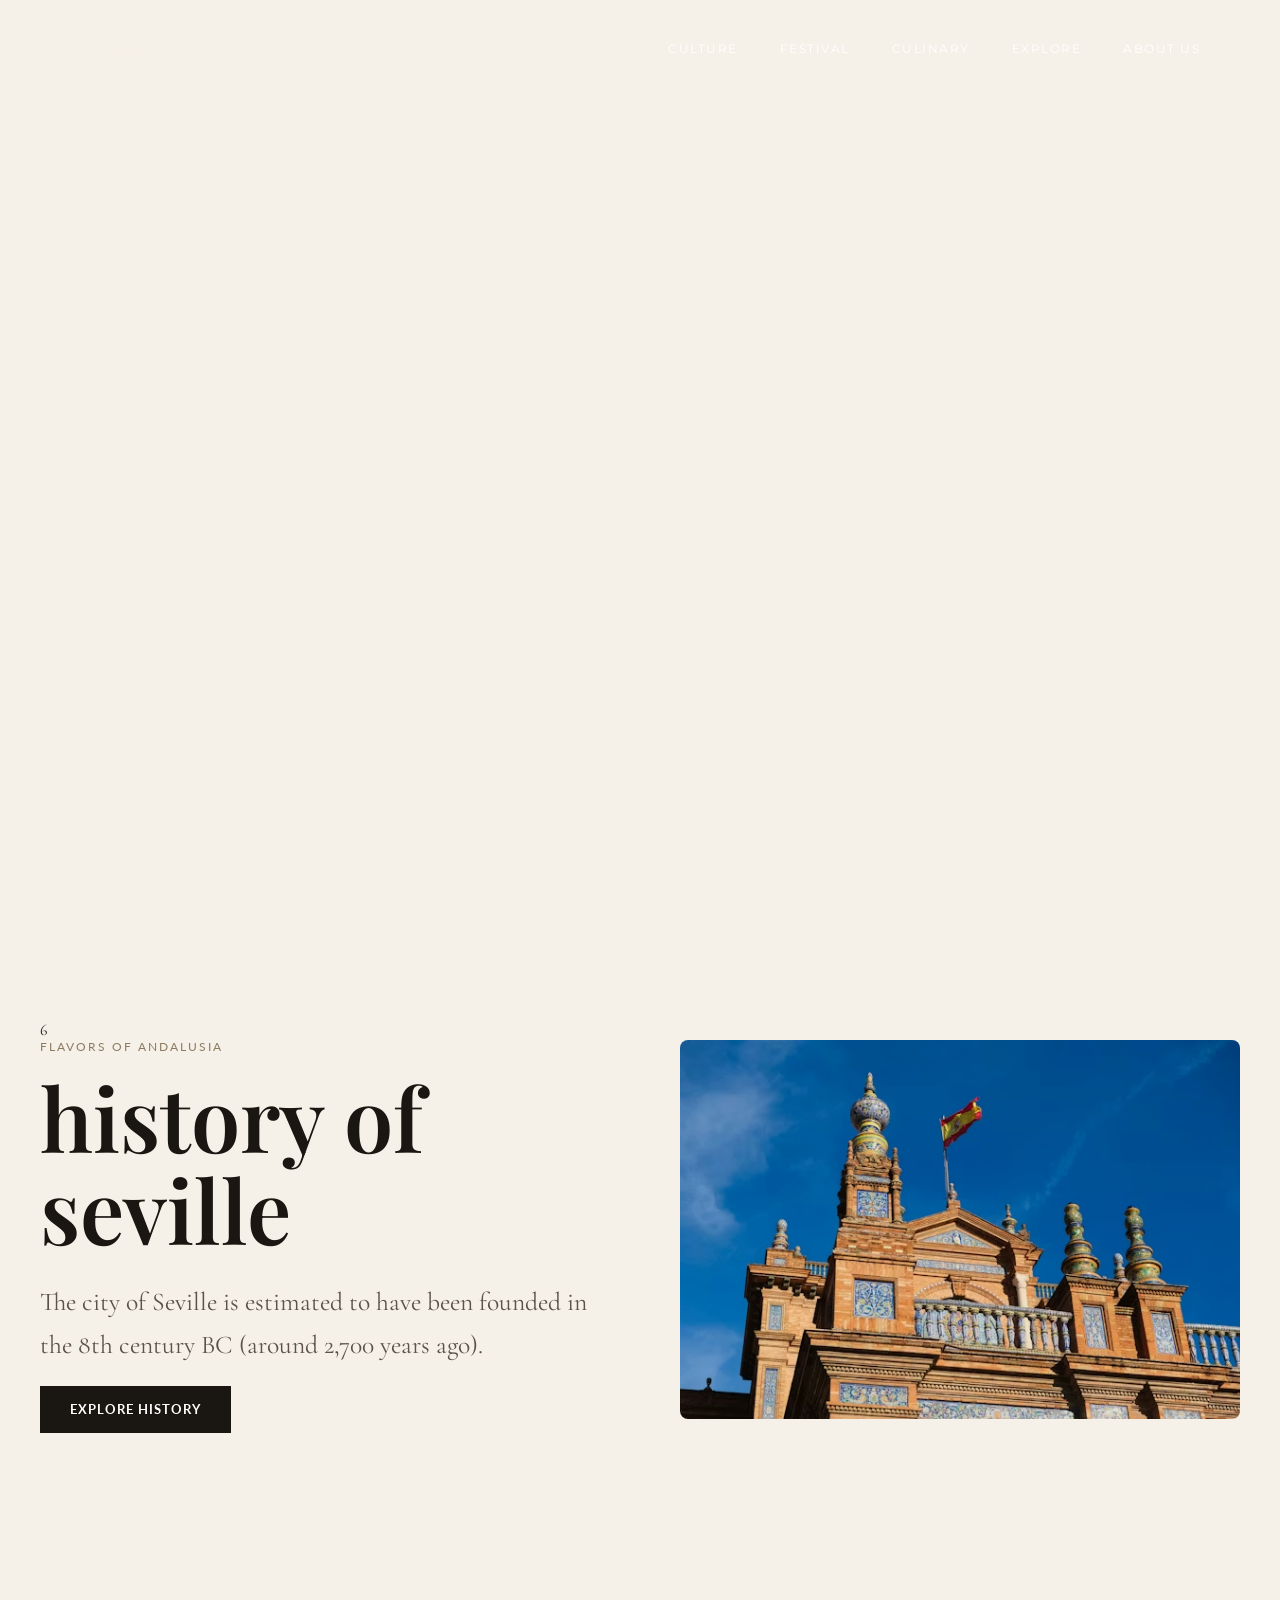
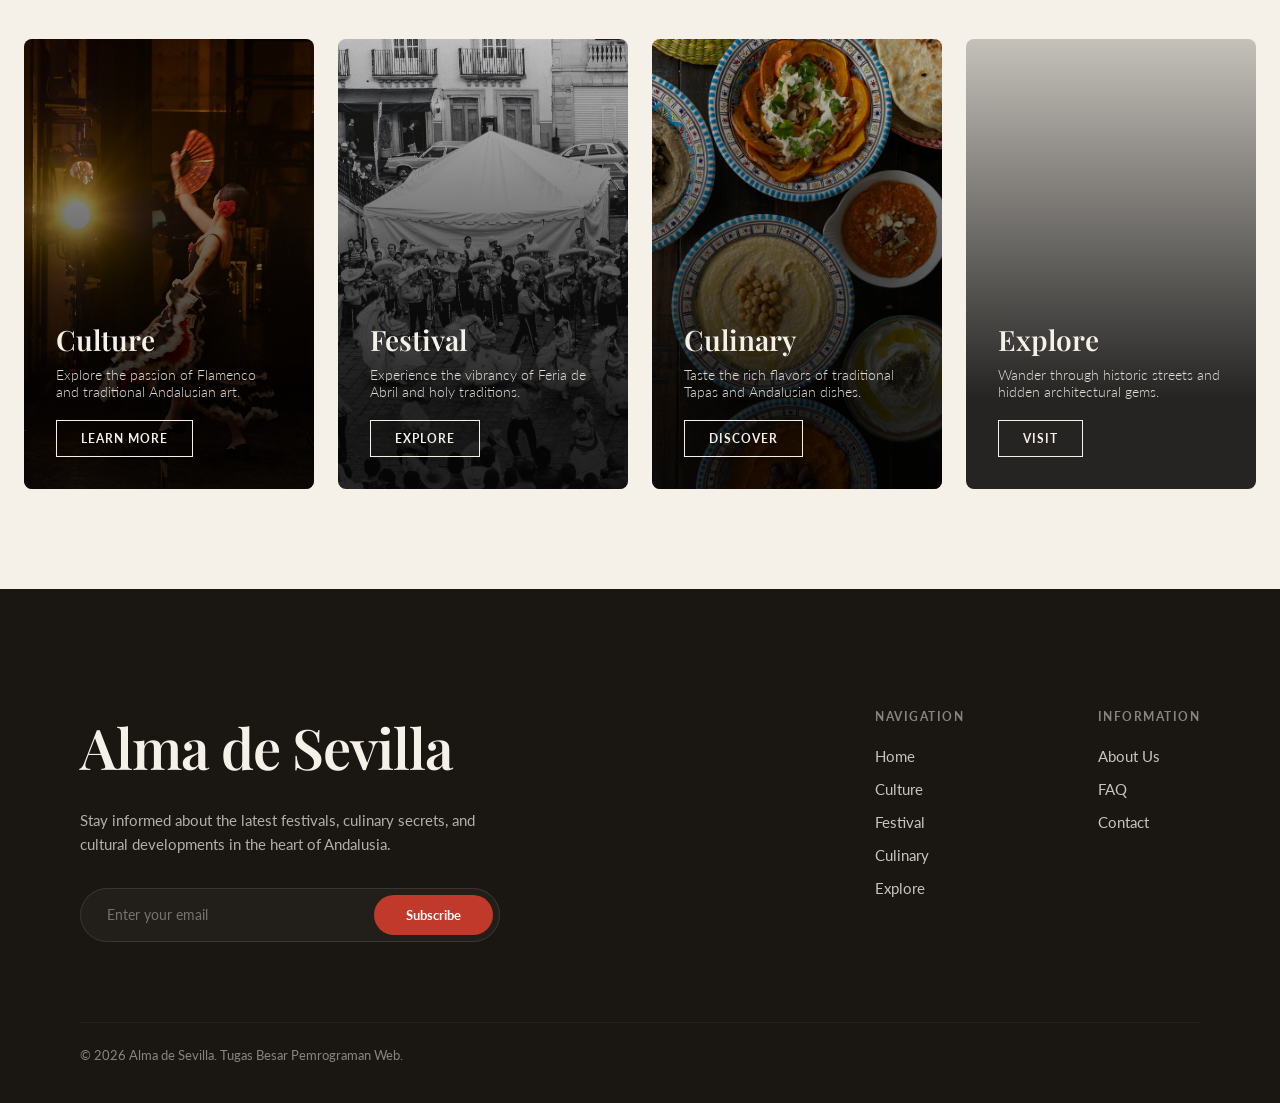
==== commit 5fdd4998: "Mengamankan" ====
--- a/index.html
+++ b/index.html
@@ -47,7 +47,7 @@
 			</div>
 		</section>
 
-		<section class="about">
+		<section class="about">6
 			<div class="about-container">
 				<div class="about-image">
 					<img src="image/img1.jpg" alt="Plaza de España Sevilla">
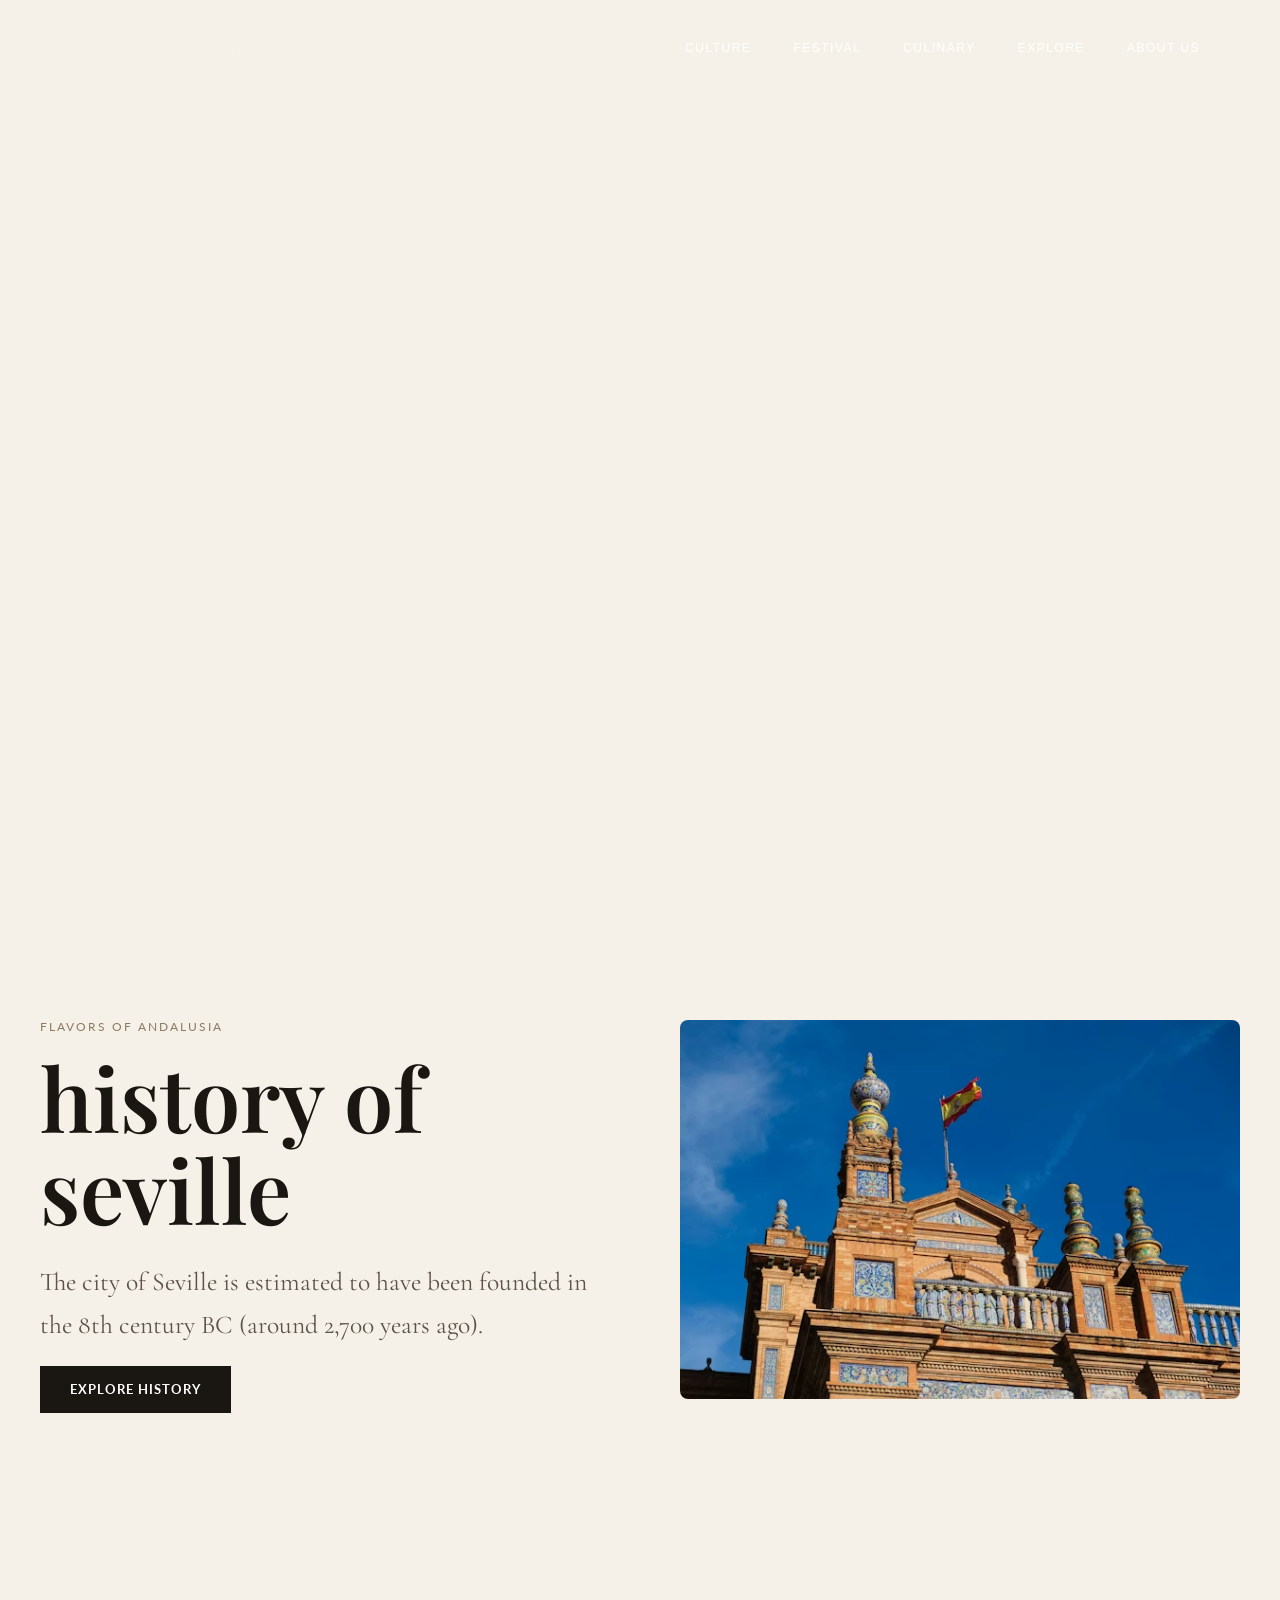
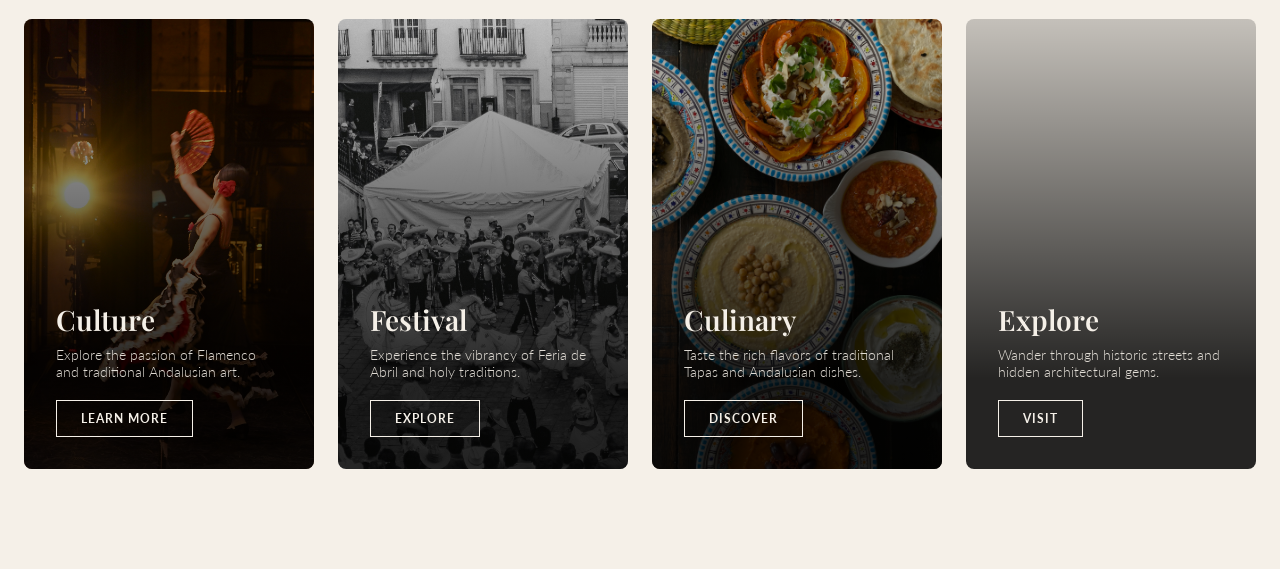
==== commit d0338a28: "Update halaman about us" ====
--- a/index.html
+++ b/index.html
@@ -4,8 +4,7 @@
   <meta charset="UTF-8">
   <meta name="viewport" content="width=device-width, initial-scale=1.0">
   <title>Alma de Sevilla</title>
-  <link rel="preconnect" href="https://fonts.googleapis.com">
-  <link href="https://fonts.googleapis.com/css2?family=Playfair+Display:ital,wght@0,400;0,600;0,700;1,400;1,700&family=Cormorant+Garamond:ital,wght@0,300;0,400;0,600;1,300;1,400&family=Lato:wght@300;400;700&family=Montserrat:wght@300;400;500;600&display=swap" rel="stylesheet">
+  <link href="https://fonts.googleapis.com/css2?family=Playfair+Display:wght@400;500;600;700&family=Cormorant+Garamond:wght@300;400;500;600&family=Lato:wght@300;400;700&display=swap" rel="stylesheet">
   <link rel="stylesheet" href="css/style.css">
 </head>
 <body>
@@ -13,15 +12,13 @@
   	<header>
 		<div class="navbar">
 			<a href="index.html" class="logo">Alma de Sevilla</a>
-
 			<nav class="nav-menu">
 				<a href="budaya.html">Culture</a>
 				<a href="festival.html">Festival</a>
 				<a href="kuliner.html">Culinary</a>
 				<a href="jelajahi.html">Explore</a>
-				<a href="#">About Us</a>
+				<a href="about.html">About Us</a>
 			</nav>
-
 			<button class="menu-btn">&#9776;</button>
 		</div>
 
@@ -30,24 +27,22 @@
 			<a href="festival.html" onclick="tutupMenu()">Festival</a>
 			<a href="kuliner.html" onclick="tutupMenu()">Culinary</a>
 			<a href="jelajahi.html" onclick="tutupMenu()">Explore</a>
-			<a href="#" onclick="tutupMenu()">About Us</a>
+			<a href="about.html" onclick="tutupMenu()">About Us</a>
 		</div>
   	</header>
 
   	<main>
 		<section class="hero">
-	
 			<div class="hero-bg"></div>
-			
 			<div class="hero-content">
+					<p class="hero-tag">SEVILLA • ANDALUSIA • ESPAÑA</p>
 					<h1 class="hero-title">Alma de Sevilla</h1>
 					<p class="hero-description">
-						Discover the timeless beauty of flamenco, Andalusian architecture, traditional festivals, and culinary heritage from southern Spain.
-					</p>
+						Discover the timeless beauty of flamenco, Andalusian architecture, traditional festivals, and culinary heritage from southern Spain.</p>
 			</div>
 		</section>
 
-		<section class="about">6
+		<section class="about">
 			<div class="about-container">
 				<div class="about-image">
 					<img src="image/img1.jpg" alt="Plaza de España Sevilla">
@@ -105,49 +100,7 @@
 
 			</div>
 		</section>
-		
   	</main>
-	<footer class="mega-footer">
-		<div class="mega-container">
-			
-			<div class="mega-left">
-				<h2 class="mega-brand">Alma de Sevilla</h2>
-				<p class="mega-desc">
-					Stay informed about the latest festivals, culinary secrets, and cultural developments in the heart of Andalusia.
-				</p>
-				<form class="mega-subscribe" onsubmit="event.preventDefault();">
-					<input type="email" placeholder="Enter your email" required>
-					<button type="submit">Subscribe</button>
-				</form>
-			</div>
-
-			<div class="mega-right">
-            
-				<div class="mega-col">
-					<h4>Navigation</h4>
-					<a href="#">Home</a>
-					<a href="budaya.html">Culture</a>
-					<a href="festival.html">Festival</a>
-					<a href="kuliner.html">Culinary</a>
-					<a href="jelajahi.html">Explore</a>
-				</div>
-
-				<div class="mega-col">
-					<h4>Information</h4>
-					<a href="#">About Us</a>
-					<a href="#">FAQ</a>
-					<a href="#">Contact</a>
-				</div>
-
-        	</div>
-
-		</div>
-
-		<div class="mega-bottom">
-			<p>&copy; 2026 Alma de Sevilla. Tugas Besar Pemrograman Web.</p>
-		</div>
-	</footer>
-	
 
   <script src="js/index.js"></script>
 </body>
--- a/css/style.css
+++ b/css/style.css
@@ -520,8 +520,7 @@
 }
 
 /* ==========================================================================
-   GAYA MEGA FOOTER (GABUNGAN NEWSLETTER & FOOTER ALA MONARQUE)
-   ========================================================================== */
+   GAYA MEGA FOOTER (GABUNGAN NEWSLETTER & FOOTER ALA MONARQUE) */
 .mega-footer {
   width: 100%;
   background-color: #1A1612; /* Warna dasar Hitam Andalusia */
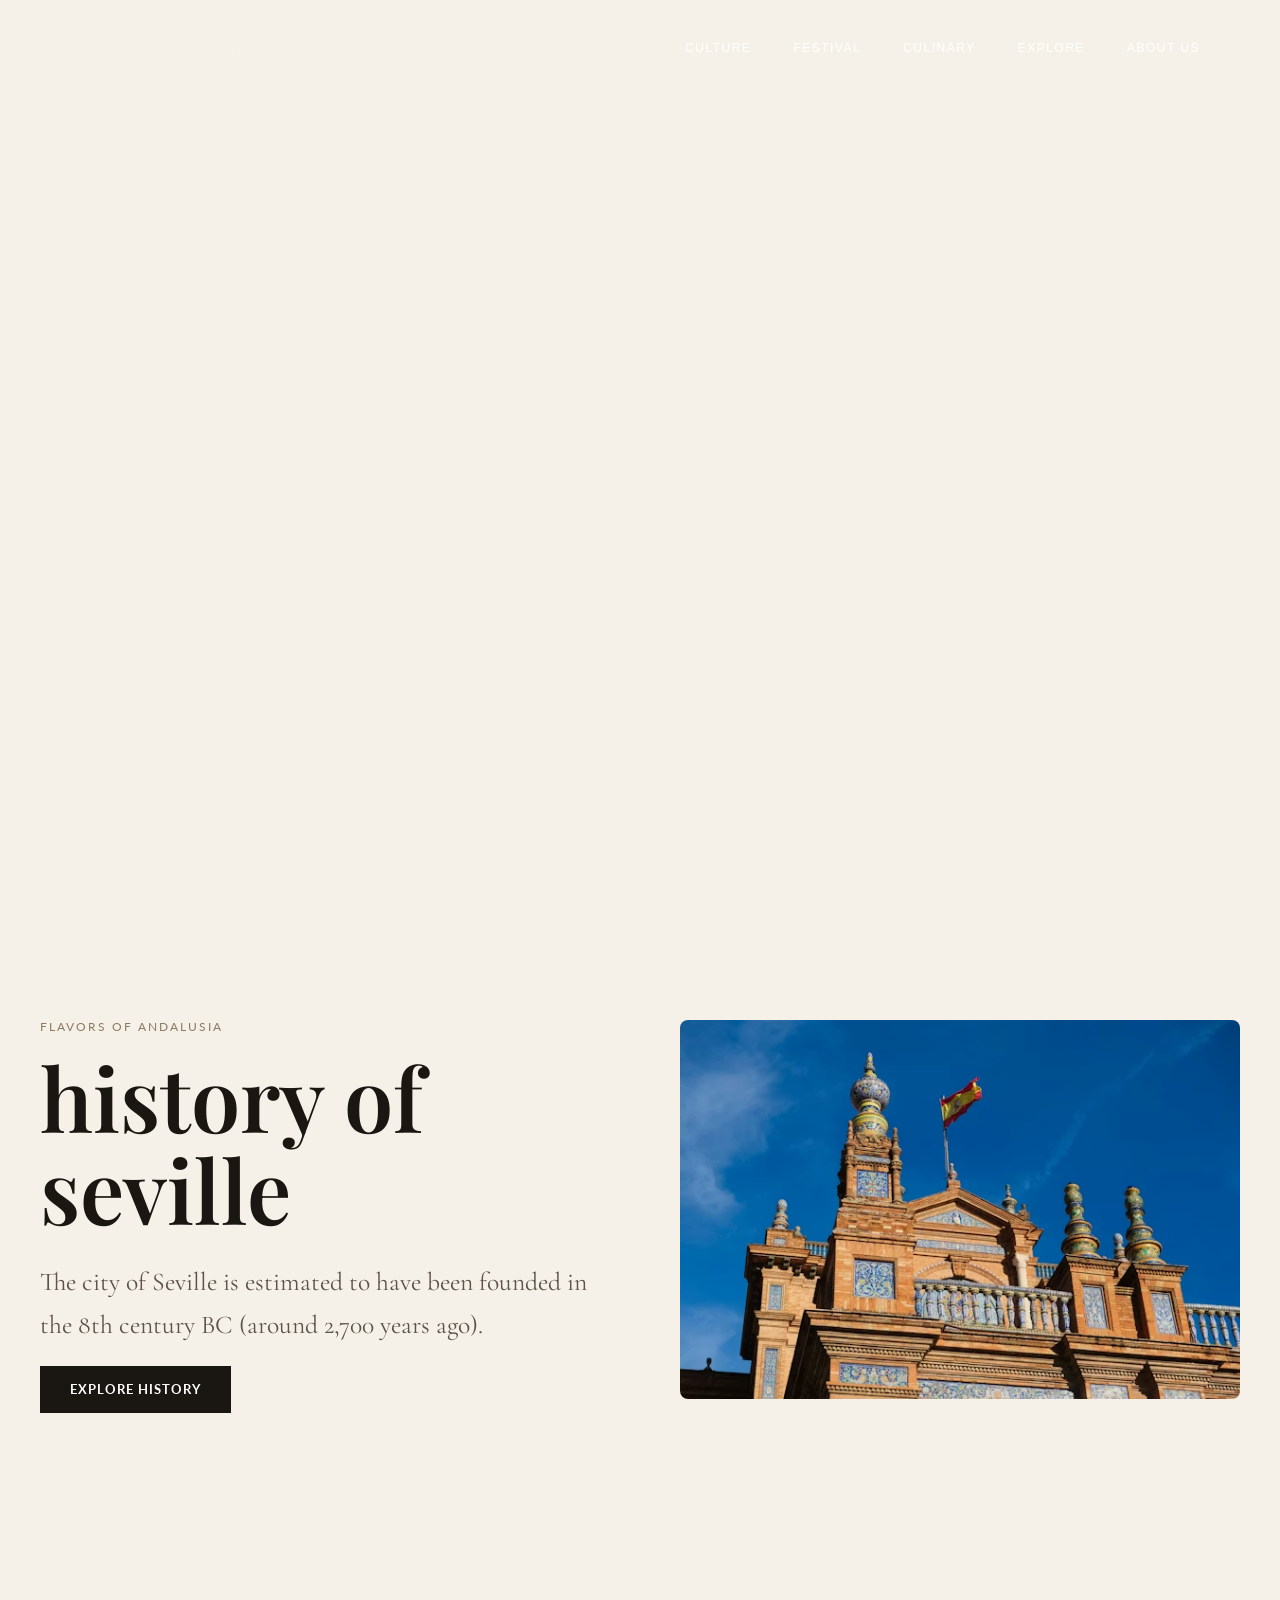
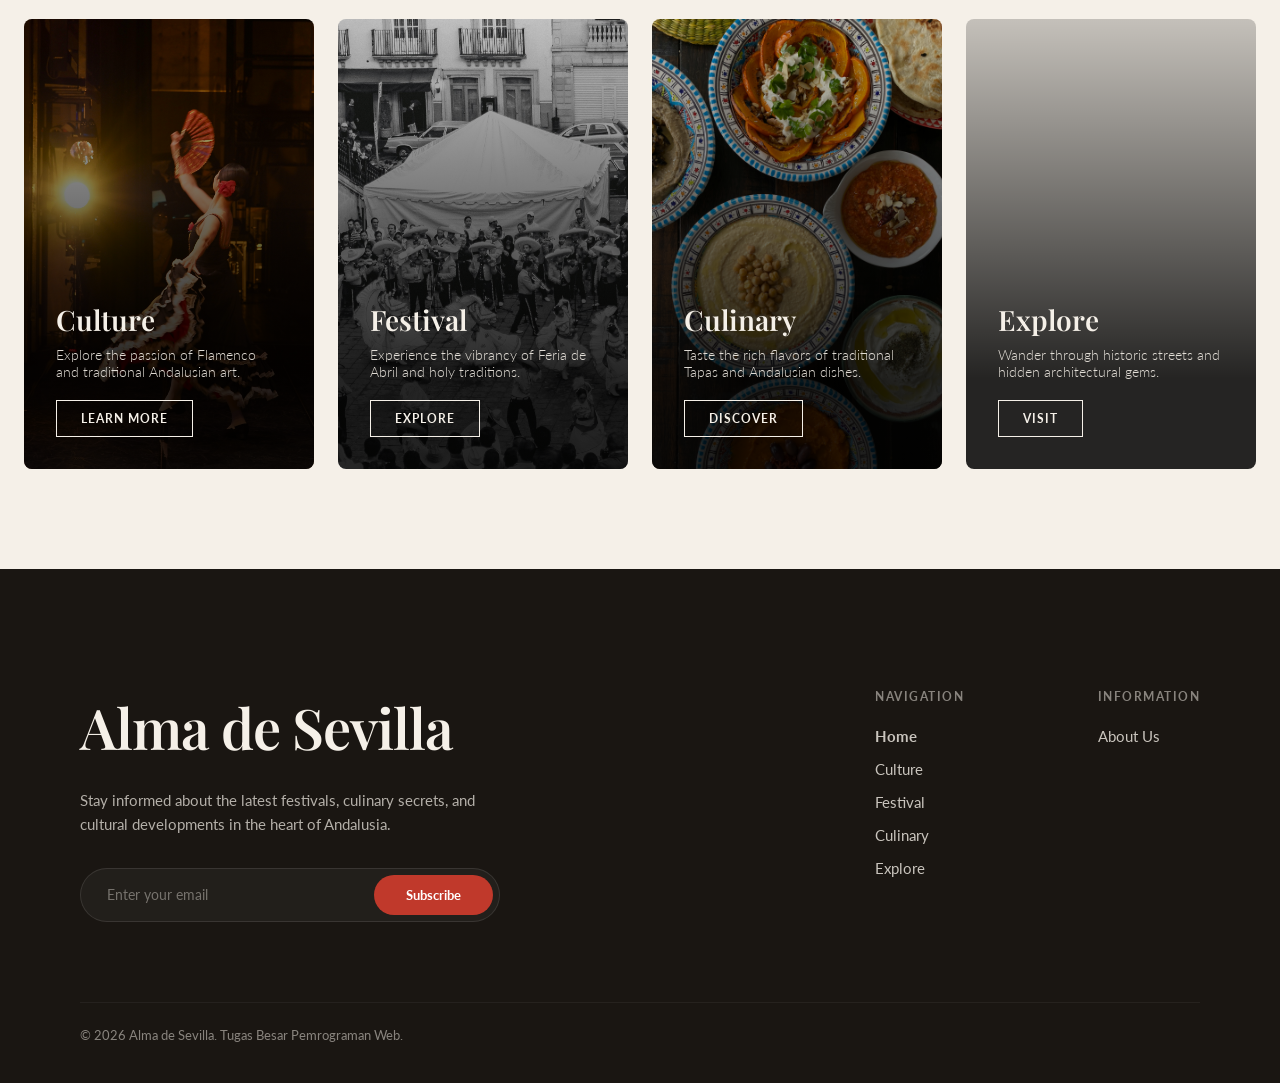
==== commit ea1d5447: "Update halaman dan styling" ====
--- a/index.html
+++ b/index.html
@@ -1,15 +1,19 @@
 <!DOCTYPE html>
 <html lang="en">
+
 <head>
-  <meta charset="UTF-8">
-  <meta name="viewport" content="width=device-width, initial-scale=1.0">
-  <title>Alma de Sevilla</title>
-  <link href="https://fonts.googleapis.com/css2?family=Playfair+Display:wght@400;500;600;700&family=Cormorant+Garamond:wght@300;400;500;600&family=Lato:wght@300;400;700&display=swap" rel="stylesheet">
-  <link rel="stylesheet" href="css/style.css">
+	<meta charset="UTF-8">
+	<meta name="viewport" content="width=device-width, initial-scale=1.0">
+	<title>Alma de Sevilla</title>
+	<link
+		href="https://fonts.googleapis.com/css2?family=Playfair+Display:wght@400;500;600;700&family=Cormorant+Garamond:wght@300;400;500;600&family=Lato:wght@300;400;700&display=swap"
+		rel="stylesheet">
+	<link rel="stylesheet" href="css/style.css">
 </head>
+
 <body>
 
-  	<header>
+	<header>
 		<div class="navbar">
 			<a href="index.html" class="logo">Alma de Sevilla</a>
 			<nav class="nav-menu">
@@ -29,16 +33,17 @@
 			<a href="jelajahi.html" onclick="tutupMenu()">Explore</a>
 			<a href="about.html" onclick="tutupMenu()">About Us</a>
 		</div>
-  	</header>
+	</header>
 
-  	<main>
+	<main>
 		<section class="hero">
 			<div class="hero-bg"></div>
 			<div class="hero-content">
-					<p class="hero-tag">SEVILLA • ANDALUSIA • ESPAÑA</p>
-					<h1 class="hero-title">Alma de Sevilla</h1>
-					<p class="hero-description">
-						Discover the timeless beauty of flamenco, Andalusian architecture, traditional festivals, and culinary heritage from southern Spain.</p>
+				<p class="hero-tag">SEVILLA • ANDALUSIA • ESPAÑA</p>
+				<h1 class="hero-title">Alma de Sevilla</h1>
+				<p class="hero-description">
+					Discover the timeless beauty of flamenco, Andalusian architecture, traditional festivals, and
+					culinary heritage from southern Spain.</p>
 			</div>
 		</section>
 
@@ -52,7 +57,8 @@
 					<p class="section-tag">FLAVORS OF ANDALUSIA</p>
 					<h2>history of seville</h2>
 					<p class="about-description">
-						The city of Seville is estimated to have been founded in the 8th century BC (around 2,700 years ago).
+						The city of Seville is estimated to have been founded in the 8th century BC (around 2,700 years
+						ago).
 					</p>
 					<a href="sejarah.html" class="about-btn">Explore History</a>
 				</div>
@@ -61,7 +67,7 @@
 
 		<section class="preview-section">
 			<div class="preview-container">
-				
+
 				<div class="preview-card card-culture">
 					<div class="card-overlay"></div>
 					<div class="card-content">
@@ -100,8 +106,44 @@
 
 			</div>
 		</section>
-  	</main>
+	</main>
 
-  <script src="js/index.js"></script>
+	<footer class="mega-footer">
+		<div class="mega-container">
+			<div class="mega-left">
+				<h2 class="mega-brand">Alma de Sevilla</h2>
+				<p class="mega-desc">
+					Stay informed about the latest festivals, culinary secrets, and cultural developments in the heart
+					of Andalusia.
+				</p>
+				<form class="mega-subscribe" onsubmit="event.preventDefault();">
+					<input type="email" placeholder="Enter your email" required>
+					<button type="submit">Subscribe</button>
+				</form>
+			</div>
+
+			<div class="mega-right">
+				<div class="mega-col">
+					<h4>Navigation</h4>
+					<a href="index.html" style="color: var(--merah); font-weight: 700;">Home</a>
+					<a href="budaya.html">Culture</a>
+					<a href="festival.html">Festival</a>
+					<a href="kuliner.html">Culinary</a>
+					<a href="jelajahi.html">Explore</a>
+				</div>
+				<div class="mega-col">
+					<h4>Information</h4>
+					<a href="about.html">About Us</a>
+				</div>
+			</div>
+		</div>
+
+		<div class="mega-bottom">
+			<p>&copy; 2026 Alma de Sevilla. Tugas Besar Pemrograman Web.</p>
+		</div>
+	</footer>
+	
+	<script src="js/index.js"></script>
 </body>
+
 </html>
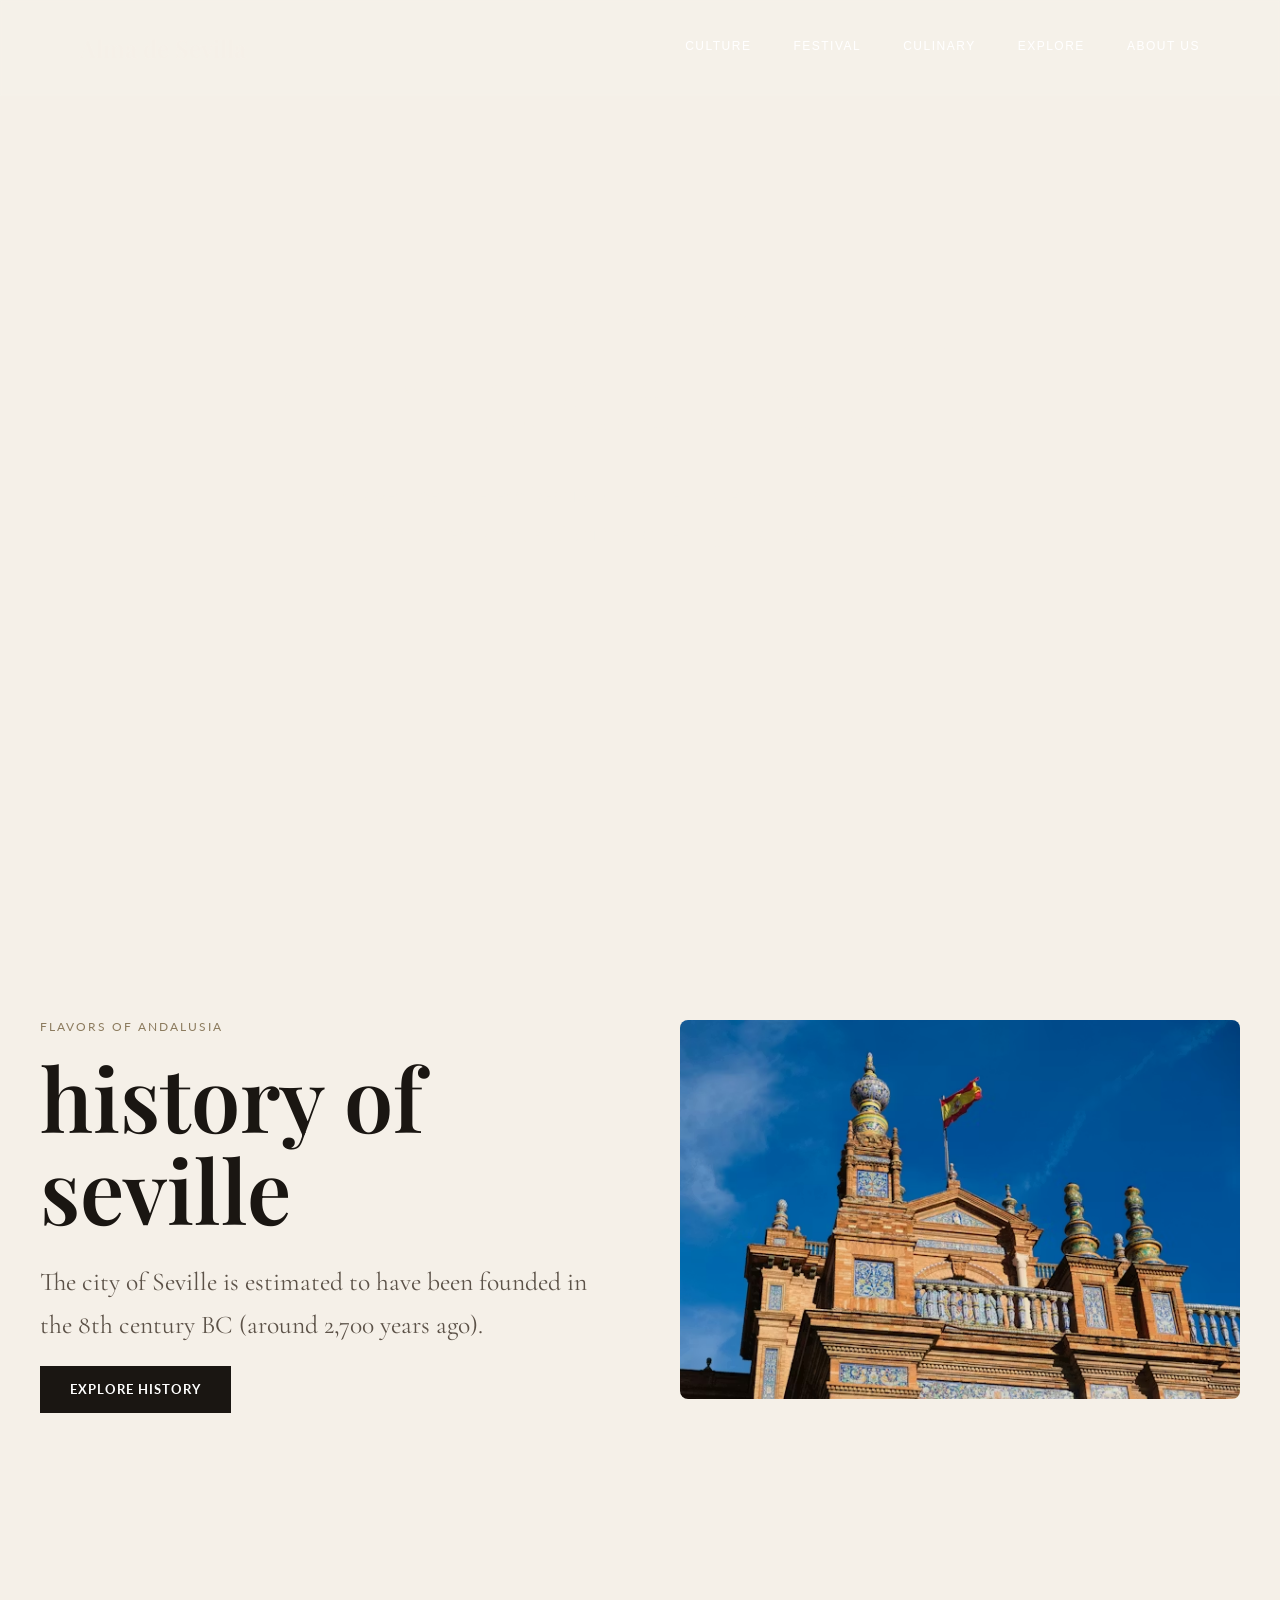
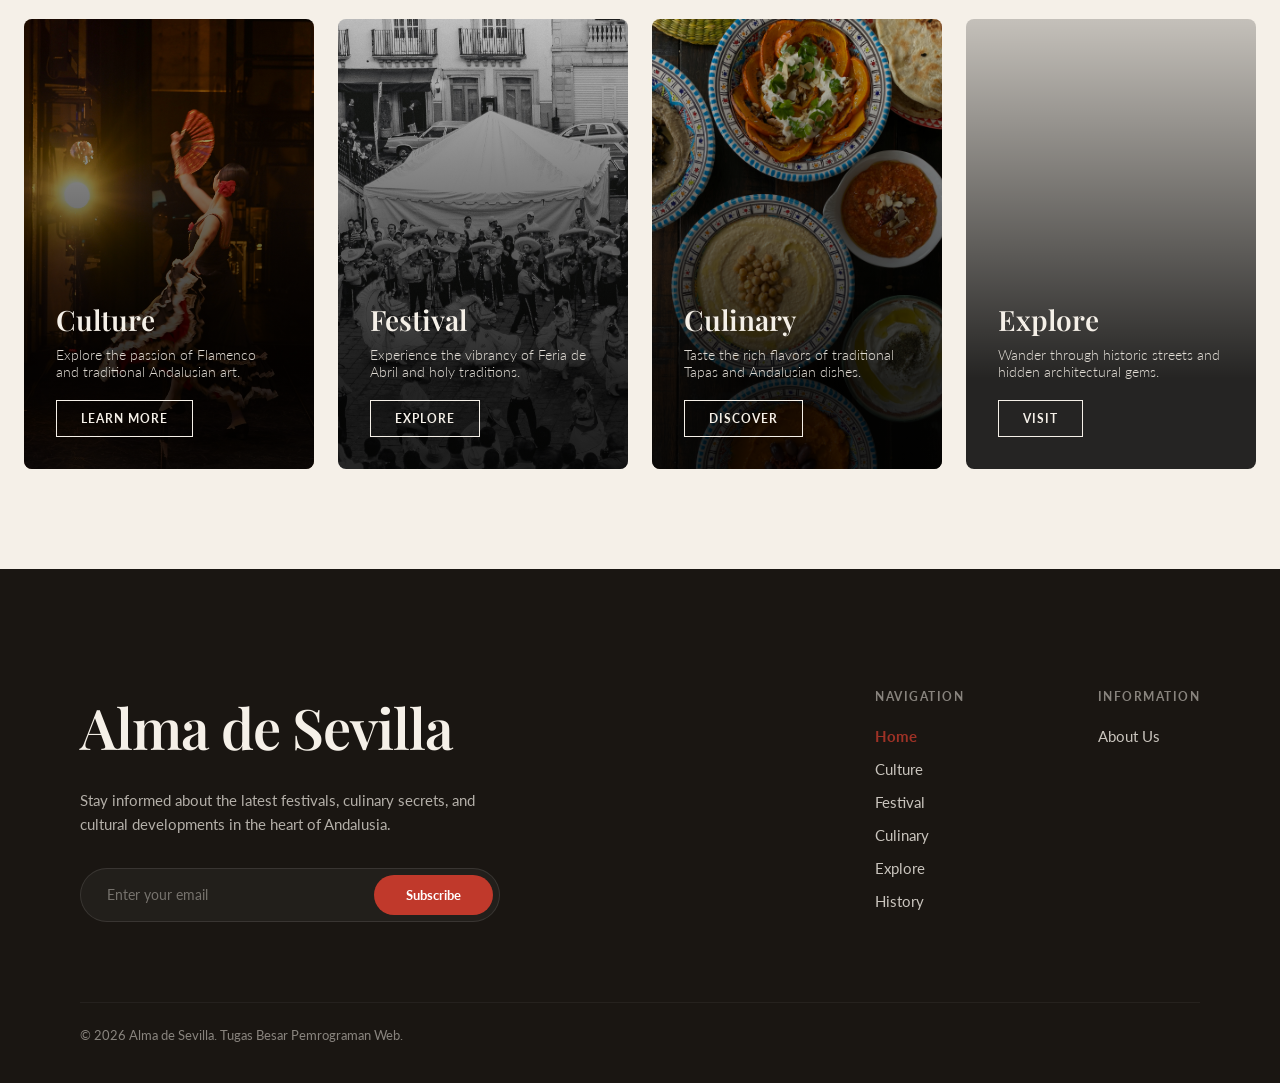
==== commit 8eec00dd: "Memperbaiki Navbar" ====
--- a/index.html
+++ b/index.html
@@ -12,28 +12,30 @@
 </head>
 
 <body>
+	<header id="siteHeader">
+        <div class="navbar">
+            <a href="index.html" class="logo">Alma de Sevilla</a>
 
-	<header>
-		<div class="navbar">
-			<a href="index.html" class="logo">Alma de Sevilla</a>
-			<nav class="nav-menu">
-				<a href="budaya.html">Culture</a>
-				<a href="festival.html">Festival</a>
-				<a href="kuliner.html">Culinary</a>
-				<a href="jelajahi.html">Explore</a>
-				<a href="about.html">About Us</a>
-			</nav>
-			<button class="menu-btn">&#9776;</button>
-		</div>
+            <nav class="nav-menu">
+                <a href="budaya.html">Culture</a>
+                <a href="festival.html">Festival</a>
+                <a href="kuliner.html">Culinary</a>
+                <a href="jelajahi.html">Explore</a>
+                <a href="about.html">About Us</a>
+            </nav>
 
-		<div class="mobile-nav">
-			<a href="budaya.html" onclick="tutupMenu()">Culture</a>
-			<a href="festival.html" onclick="tutupMenu()">Festival</a>
-			<a href="kuliner.html" onclick="tutupMenu()">Culinary</a>
-			<a href="jelajahi.html" onclick="tutupMenu()">Explore</a>
-			<a href="about.html" onclick="tutupMenu()">About Us</a>
-		</div>
-	</header>
+            <button class="menu-btn" id="menuBtn" aria-label="Buka Menu" aria-expanded="false">&#9776;</button>
+        </div>
+
+        <div class="mobile-nav" id="mobileNav">
+            <a href="budaya.html" onclick="toggleMenu(false)">Culture</a>
+            <a href="festival.html" onclick="toggleMenu(false)">Festival</a>
+            <a href="kuliner.html" onclick="toggleMenu(false)">Culinary</a>
+            <a href="jelajahi.html" onclick="toggleMenu(false)">Explore</a>
+            <a href="about.html" onclick="toggleMenu(false)">About Us</a>
+        </div>
+    </header>
+
 
 	<main>
 		<section class="hero">
@@ -130,6 +132,7 @@
 					<a href="festival.html">Festival</a>
 					<a href="kuliner.html">Culinary</a>
 					<a href="jelajahi.html">Explore</a>
+					<a href="sejarah.html">History</a>
 				</div>
 				<div class="mega-col">
 					<h4>Information</h4>
--- a/css/style.css
+++ b/css/style.css
@@ -1,3 +1,14 @@
+:root {
+  --krem: #F5F0E8;
+  --hitam: #1A1612;
+  --merah: #C0392B;
+  --merah-gelap: #a93226;
+  --tanah: #8C7B5E;
+  --krem-muda: #E8E0D0;
+  --krem-gelap: #DDD5C2;
+}
+
+
 * {
   margin: 0;
   padding: 0;
@@ -36,9 +47,10 @@
   left: 0;
   width: 100%;
   z-index: 1000;
-}
-
-/* Navbar */
+  background: transparent;
+  transition: 0.4s ease;
+}
+
 .navbar {
   width: 100%;
   display: flex;
@@ -47,17 +59,17 @@
   padding: 24px 24px;
   background: rgba(255, 255, 255, 0.08);
   backdrop-filter: blur(1px);
-}
-
-/* Logo */
+  transition: 0.4s ease;
+}
+
 .logo {
   font-family: 'Playfair Display', serif;
   font-size: 24px;
   font-weight: 600;
-  color:  #F5F0E8 ;
-}
-
-/* Desktop navigation - Default sembunyi di HP */
+  color: var(--krem);
+  transition: 0.4s ease;
+}
+
 .nav-menu {
   display: none;
 }
@@ -69,73 +81,36 @@
   text-transform: uppercase;
   color: #ffffff;
   transition: 0.3s ease;
-}
-
-.nav-menu a:hover {
-  color: #C0392B;
-}
-
-/* Efek scroll navbar */
-
-/* Efek transisi untuk header dan elemen di dalamnya */
-header,
-.logo,
-.nav-menu a,
-.menu-btn {
-  transition: 0.4s ease;
-}
-
-/* Gaya header saat di-scroll */
-header.scrolled {
-  background-color: #F5F0E8;
-  /* Berubah jadi Krem Sevilla */
-}
-
-/* Menghilangkan efek blur bawaan saat di-scroll agar warna Krem Sevilla solid */
-header.scrolled .navbar {
-  background: transparent;
-  backdrop-filter: none;
-}
-
-/* Mengubah warna komponen teks menjadi Hitam Andalusia saat di scroll */
-header.scrolled .logo {
-  color: #1A1612;
-}
-
-header.scrolled .nav-menu a {
-  color: #1A1612;
-}
-
-/* Tombol menu mobile juga berubah warna */
-header.scrolled .menu-btn {
-  color: #1A1612;
-}
-
-/* Warna hover link saat navbar sudah di scroll */
-header.scrolled .nav-menu a:hover {
-  color: #C0392B;
-  /* Berubah jadi Merah Flamenco saat di hover */
-}
-
-/* Tombol Hamburger */
+  position: relative;
+  padding-bottom: 4px;
+}
+
+.nav-menu a:hover,
+.nav-menu a.active {
+  color: var(--merah);
+}
+
 .menu-btn {
   font-size: 32px;
   color: #ffffff;
   z-index: 1001;
-}
-
-/* Kotak Menu Mobile - Default Sembunyi Pakai display: none */
+  transition: 0.4s ease;
+  line-height: 1;
+}
+
 .mobile-nav {
   position: absolute;
   top: 100%;
   left: 0;
   width: 100%;
-  background: rgba(0, 0, 0, 0.7);
+  background: rgba(0, 0, 0, 0.85);
   backdrop-filter: blur(12px);
+  -webkit-backdrop-filter: blur(12px);
   padding: 24px;
   gap: 20px;
   z-index: 999;
   display: none;
+  border-top: 1px solid rgba(255, 255, 255, 0.1);
 }
 
 .mobile-nav.active {
@@ -143,19 +118,109 @@
   flex-direction: column;
 }
 
-/* Gaya Tautan Link di dalamnya */
 .mobile-nav a {
   font-family: 'EB Garamond', serif;
-  font-size: 13px;
+  font-size: 15px;
   letter-spacing: 1px;
   text-transform: uppercase;
   color: #ffffff;
-  padding: 12px 0;
-}
-
-.mobile-nav a:hover {
-  color: #C0392B;
-}
+  padding: 10px 0;
+  border-bottom: 1px solid rgba(255, 255, 255, 0.05);
+}
+
+.mobile-nav a:last-child {
+  border-bottom: none;
+}
+
+.mobile-nav a:hover,
+.mobile-nav a.active {
+  color: var(--merah);
+}
+
+/* GAYA NAVBAR SAAT DI-SCROLL */
+header.scrolled {
+  background-color: var(--krem);
+}
+
+header.scrolled .navbar {
+  background: transparent;
+  backdrop-filter: none;
+  padding: 16px 24px;
+  box-shadow: 0 4px 20px rgba(0, 0, 0, 0.05);
+}
+
+header.scrolled .logo {
+  color: var(--hitam);
+}
+
+header.scrolled .menu-btn {
+  color: var(--hitam);
+}
+
+header.scrolled .nav-menu a {
+  color: var(--hitam);
+}
+
+header.scrolled .nav-menu a:hover {
+  color: var(--merah);
+}
+
+header.scrolled .nav-menu a.active {
+  color: var(--merah);
+}
+
+@media(min-width: 768px) {
+  .navbar {
+    padding: 28px 40px;
+  }
+
+  header.scrolled .navbar {
+    padding: 18px 40px;
+  }
+
+  .nav-menu {
+    display: flex;
+    align-items: center;
+    gap: 24px;
+  }
+
+  .menu-btn,
+  .mobile-nav,
+  .mobile-nav.active {
+    display: none !important;
+  }
+}
+
+@media(min-width: 1100px) {
+  .navbar {
+    padding: 32px 80px;
+  }
+
+  header.scrolled .navbar {
+    padding: 20px 80px;
+  }
+
+  .nav-menu {
+    gap: 42px;
+  }
+}
+
+/* Mobile Overlay */
+.mobile-overlay {
+  position: fixed;
+  inset: 0;
+  background: rgba(0, 0, 0, 0.4);
+  z-index: 998;
+  opacity: 0;
+  pointer-events: none;
+  transition: opacity 0.4s ease;
+}
+
+.mobile-overlay.active {
+  opacity: 1;
+  pointer-events: auto;
+}
+
 
 /* Hero */
 .hero {
@@ -190,7 +255,7 @@
   justify-content: center;
   text-align: center;
   padding: 20px;
-  color:  #F5F0E8;
+  color: #F5F0E8;
 }
 
 
@@ -383,7 +448,8 @@
 .preview-section {
   width: 100%;
   position: relative;
-  background-image: url("../image/bg-preview1.jpg"); /* Ganti dengan nama file fotomu */
+  background-image: url("../image/bg-preview1.jpg");
+  /* Ganti dengan nama file fotomu */
   background-size: cover;
   background-position: center;
   background-attachment: fixed;
@@ -523,8 +589,10 @@
    GAYA MEGA FOOTER (GABUNGAN NEWSLETTER & FOOTER ALA MONARQUE) */
 .mega-footer {
   width: 100%;
-  background-color: #1A1612; /* Warna dasar Hitam Andalusia */
-  color: #F5F0E8; /* Warna teks Krem Sevilla */
+  background-color: #1A1612;
+  /* Warna dasar Hitam Andalusia */
+  color: #F5F0E8;
+  /* Warna teks Krem Sevilla */
   padding: 80px 24px 24px 24px;
   font-family: 'Lato', sans-serif;
 }
@@ -544,7 +612,8 @@
 
 .mega-brand {
   font-family: 'Playfair Display', serif;
-  font-size: 48px; /* Teks besar nan elegan */
+  font-size: 48px;
+  /* Teks besar nan elegan */
   font-weight: 600;
   letter-spacing: -1px;
   margin-bottom: 24px;
@@ -560,8 +629,10 @@
 /* Desain Form Subscribe (Bentuk Kapsul Gelap) */
 .mega-subscribe {
   display: flex;
-  background-color: rgba(255, 255, 255, 0.04); /* Kotak abu-abu transparan super tipis */
-  border-radius: 50px; /* Membuat bentuk kapsul sempurna */
+  background-color: rgba(255, 255, 255, 0.04);
+  /* Kotak abu-abu transparan super tipis */
+  border-radius: 50px;
+  /* Membuat bentuk kapsul sempurna */
   padding: 6px;
   border: 1px solid rgba(255, 255, 255, 0.1);
 }
@@ -578,14 +649,18 @@
 }
 
 .mega-subscribe input::placeholder {
-  color: rgba(245, 240, 232, 0.4); /* Placeholder sedikit memudar */
+  color: rgba(245, 240, 232, 0.4);
+  /* Placeholder sedikit memudar */
 }
 
 .mega-subscribe button {
-  background-color: #C0392B; /* Tombol Merah Flamenco */
+  background-color: #C0392B;
+  /* Tombol Merah Flamenco */
   color: #ffffff;
-  border: none; /* Menghilangkan garis tepi bawaan tombol */
-  border-radius: 50px; /* Tombol kapsul menyesuaikan kotaknya */
+  border: none;
+  /* Menghilangkan garis tepi bawaan tombol */
+  border-radius: 50px;
+  /* Tombol kapsul menyesuaikan kotaknya */
   padding: 12px 32px;
   font-family: 'Lato', sans-serif;
   font-size: 13px;
@@ -601,7 +676,8 @@
 /* --- BAGIAN KANAN (2 Kolom Navigasi Utama) --- */
 .mega-right {
   display: grid;
-  grid-template-columns: 1fr 1fr; /* Membagi otomatis menjadi 2 kolom rapi */
+  grid-template-columns: 1fr 1fr;
+  /* Membagi otomatis menjadi 2 kolom rapi */
   gap: 40px;
 }
 
@@ -616,7 +692,8 @@
   font-size: 12px;
   text-transform: uppercase;
   letter-spacing: 1.5px;
-  opacity: 0.5; /* Dibuat pudar agar menjadi pemisah judul yang elegan */
+  opacity: 0.5;
+  /* Dibuat pudar agar menjadi pemisah judul yang elegan */
   margin-bottom: 8px;
 }
 
@@ -629,7 +706,8 @@
 
 .mega-col a:hover {
   opacity: 1;
-  color: #C0392B; /* Hover teks berubah warna kemerahan */
+  color: #C0392B;
+  /* Hover teks berubah warna kemerahan */
 }
 
 /* --- BAGIAN BAWAH (Garis Pembatas & Copyright) --- */
@@ -637,7 +715,8 @@
   max-width: 1400px;
   margin: 80px auto 0 auto;
   padding-top: 24px;
-  border-top: 1px solid rgba(255, 255, 255, 0.1); /* Garis batas tipis */
+  border-top: 1px solid rgba(255, 255, 255, 0.1);
+  /* Garis batas tipis */
   text-align: center;
   font-size: 13px;
   opacity: 0.5;
@@ -652,20 +731,24 @@
   }
 
   .mega-container {
-    flex-direction: row; /* Berubah jadi format berjejer Kiri-Kanan di Laptop */
+    flex-direction: row;
+    /* Berubah jadi format berjejer Kiri-Kanan di Laptop */
     justify-content: space-between;
   }
 
   .mega-brand {
-    font-size: 56px; /* Ukuran font judul brand membesar */
+    font-size: 56px;
+    /* Ukuran font judul brand membesar */
   }
 
   .mega-right {
-    gap: 80px; /* Jarak celah antar 2 kolom navigasi sedikit dilebarkan */
+    gap: 80px;
+    /* Jarak celah antar 2 kolom navigasi sedikit dilebarkan */
   }
 
   .mega-bottom {
-    text-align: left; /* Teks copyright bergeser ke pinggir kiri agar lebih rapi di monitor lebar */
+    text-align: left;
+    /* Teks copyright bergeser ke pinggir kiri agar lebih rapi di monitor lebar */
   }
 }
 
@@ -676,8 +759,9 @@
   .mega-footer {
     padding: 120px 80px 40px 80px;
   }
-  
+
   .mega-right {
-    gap: 120px; /* Jarak maksimal antar kolom jika layar sangat lebar */
+    gap: 120px;
+    /* Jarak maksimal antar kolom jika layar sangat lebar */
   }
 }
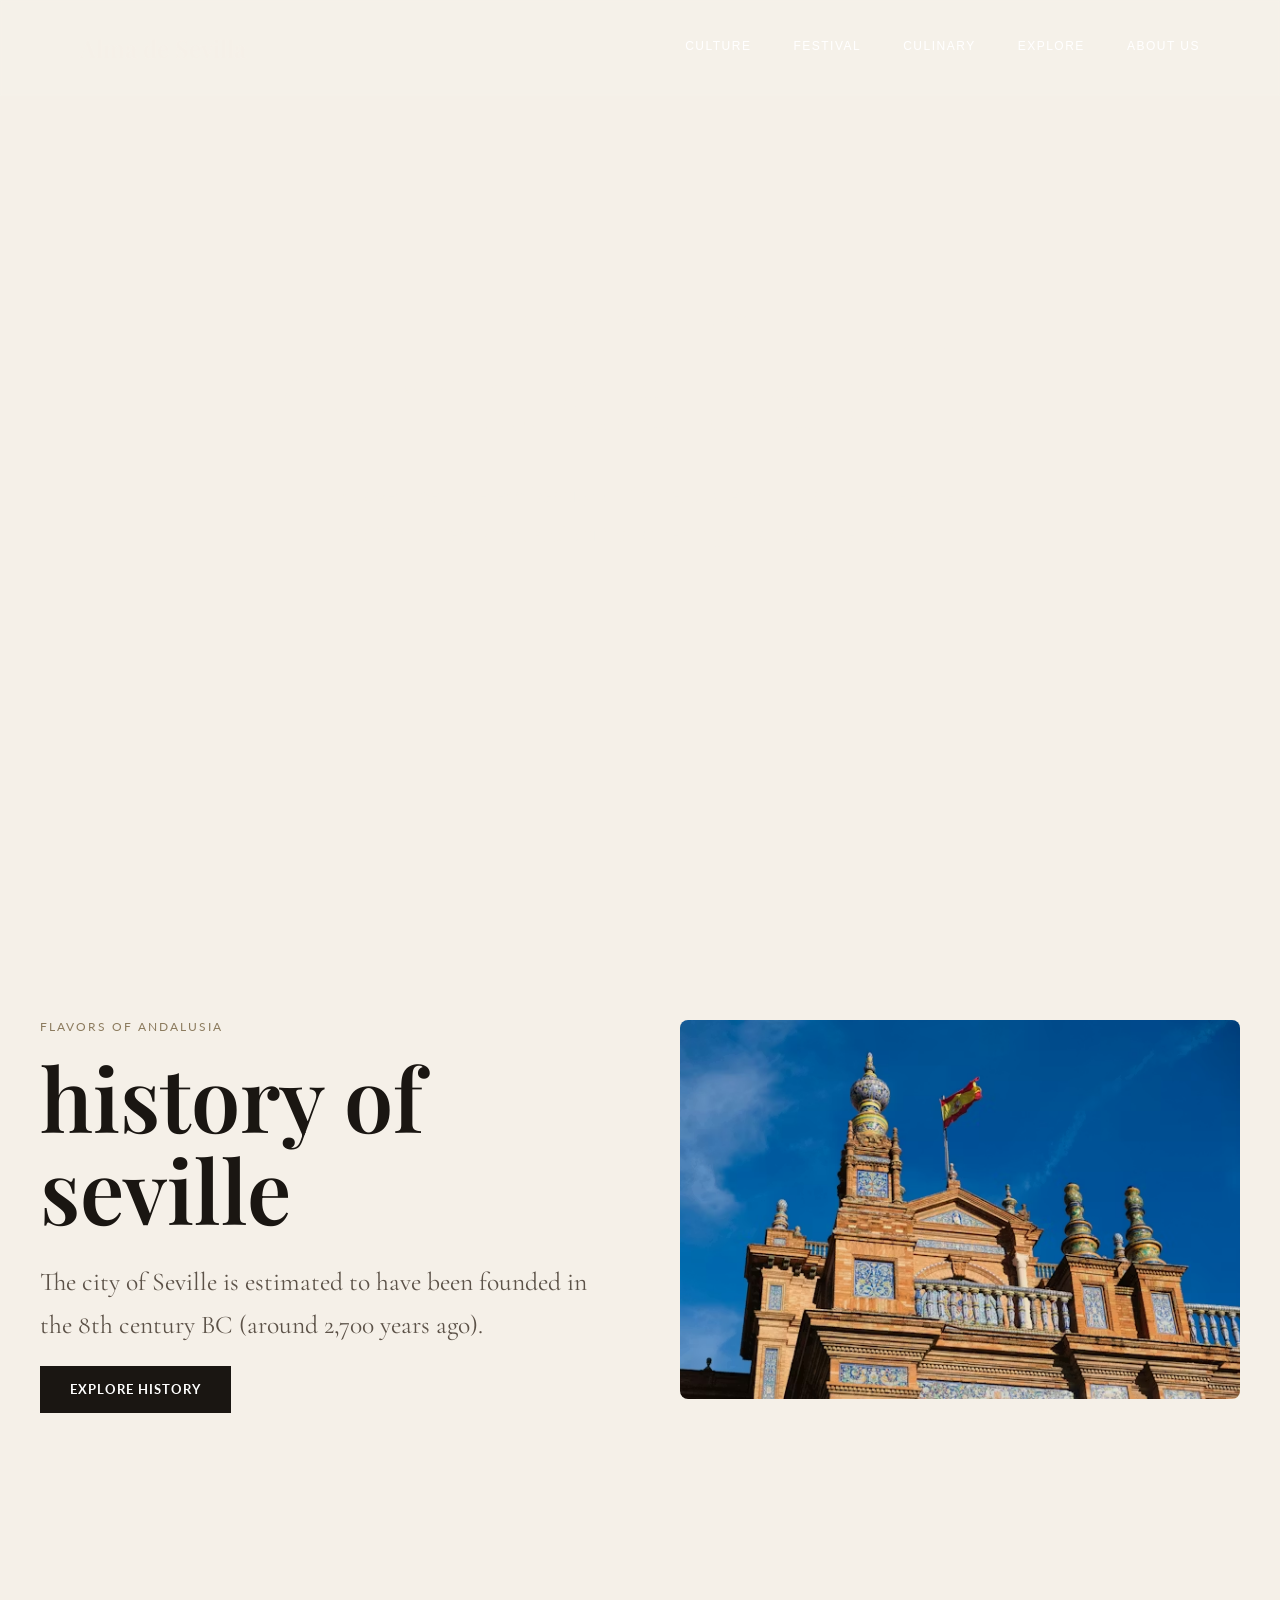
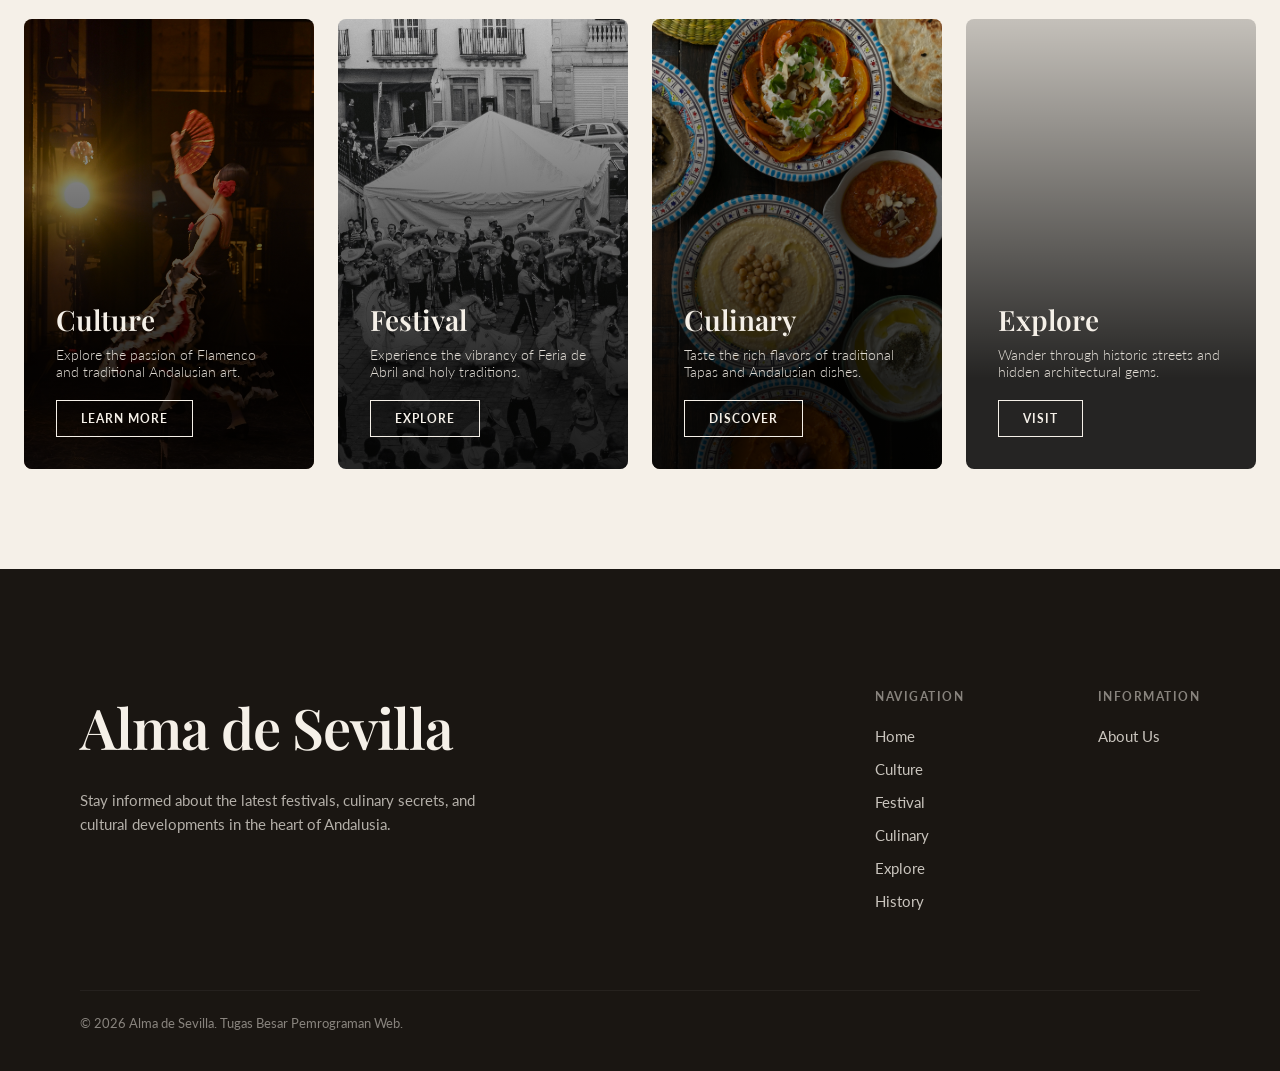
==== commit 57294de5: "merevisi semua page" ====
--- a/index.html
+++ b/index.html
@@ -28,11 +28,11 @@
         </div>
 
         <div class="mobile-nav" id="mobileNav">
-            <a href="budaya.html" onclick="toggleMenu(false)">Culture</a>
-            <a href="festival.html" onclick="toggleMenu(false)">Festival</a>
-            <a href="kuliner.html" onclick="toggleMenu(false)">Culinary</a>
-            <a href="jelajahi.html" onclick="toggleMenu(false)">Explore</a>
-            <a href="about.html" onclick="toggleMenu(false)">About Us</a>
+            <a href="budaya.html" onclick="tutupMenu()">Culture</a>
+            <a href="festival.html" onclick="tutupMenu()">Festival</a>
+            <a href="kuliner.html" onclick="tutupMenu()">Culinary</a>
+            <a href="jelajahi.html" onclick="tutupMenu()">Explore</a>
+            <a href="about.html" onclick="tutupMenu()">About Us</a>
         </div>
     </header>
 
@@ -118,16 +118,12 @@
 					Stay informed about the latest festivals, culinary secrets, and cultural developments in the heart
 					of Andalusia.
 				</p>
-				<form class="mega-subscribe" onsubmit="event.preventDefault();">
-					<input type="email" placeholder="Enter your email" required>
-					<button type="submit">Subscribe</button>
-				</form>
 			</div>
 
 			<div class="mega-right">
 				<div class="mega-col">
 					<h4>Navigation</h4>
-					<a href="index.html" style="color: var(--merah); font-weight: 700;">Home</a>
+					<a href="index.html">Home</a>
 					<a href="budaya.html">Culture</a>
 					<a href="festival.html">Festival</a>
 					<a href="kuliner.html">Culinary</a>
--- a/css/style.css
+++ b/css/style.css
@@ -1,14 +1,3 @@
-:root {
-  --krem: #F5F0E8;
-  --hitam: #1A1612;
-  --merah: #C0392B;
-  --merah-gelap: #a93226;
-  --tanah: #8C7B5E;
-  --krem-muda: #E8E0D0;
-  --krem-gelap: #DDD5C2;
-}
-
-
 * {
   margin: 0;
   padding: 0;
@@ -38,7 +27,10 @@
    #F5F0E8 = Krem Sevilla
    #1A1612 = Hitam Andalusia
    #C0392B = Merah Flamenco
-   #8C7B5E = Tanah Liat */
+   #8C7B5E = Tanah Liat 
+   #a93226 = Merah Gelap
+   #E8E0D0 = Krem Muda
+   #DDD5C2 = Krem Gelap */
 
 /* Header */
 header {
@@ -66,7 +58,7 @@
   font-family: 'Playfair Display', serif;
   font-size: 24px;
   font-weight: 600;
-  color: var(--krem);
+  color: #F5F0E8;
   transition: 0.4s ease;
 }
 
@@ -87,7 +79,7 @@
 
 .nav-menu a:hover,
 .nav-menu a.active {
-  color: var(--merah);
+  color: #C0392B;
 }
 
 .menu-btn {
@@ -119,13 +111,13 @@
 }
 
 .mobile-nav a {
-  font-family: 'EB Garamond', serif;
-  font-size: 15px;
-  letter-spacing: 1px;
-  text-transform: uppercase;
-  color: #ffffff;
-  padding: 10px 0;
-  border-bottom: 1px solid rgba(255, 255, 255, 0.05);
+    font-family: 'EB Garamond', serif;
+    font-size: 15px;
+    letter-spacing: 1px;
+    text-transform: uppercase;
+    color: #ffffff;
+    padding: 10px 0;
+    border-bottom: 1px solid rgba(255,255,255,.05);
 }
 
 .mobile-nav a:last-child {
@@ -134,12 +126,12 @@
 
 .mobile-nav a:hover,
 .mobile-nav a.active {
-  color: var(--merah);
+  color: #C0392B;
 }
 
 /* GAYA NAVBAR SAAT DI-SCROLL */
 header.scrolled {
-  background-color: var(--krem);
+  background-color: #F5F0E8;
 }
 
 header.scrolled .navbar {
@@ -150,23 +142,23 @@
 }
 
 header.scrolled .logo {
-  color: var(--hitam);
+  color: #1A1612;
 }
 
 header.scrolled .menu-btn {
-  color: var(--hitam);
+  color: #1A1612;
 }
 
 header.scrolled .nav-menu a {
-  color: var(--hitam);
+  color: #1A1612;
 }
 
 header.scrolled .nav-menu a:hover {
-  color: var(--merah);
+  color: #C0392B;
 }
 
 header.scrolled .nav-menu a.active {
-  color: var(--merah);
+  color: #C0392B;
 }
 
 @media(min-width: 768px) {
